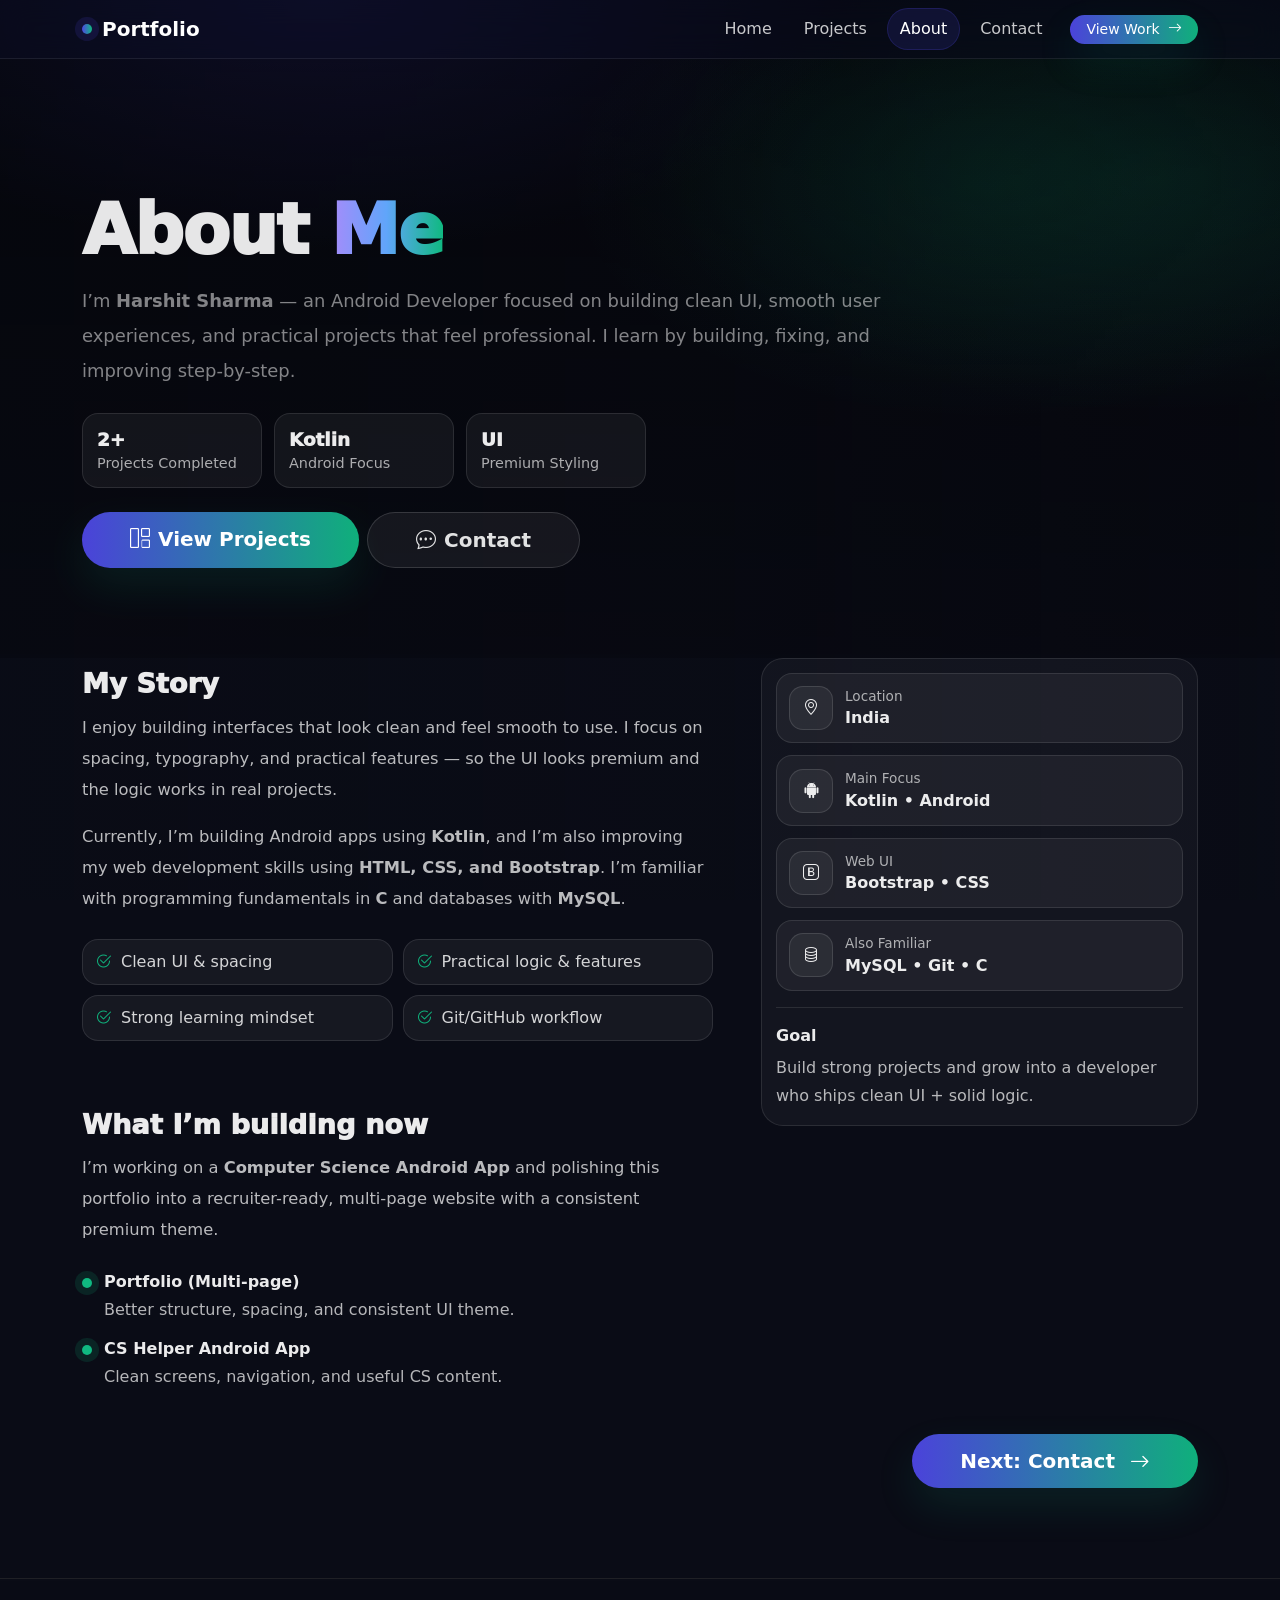
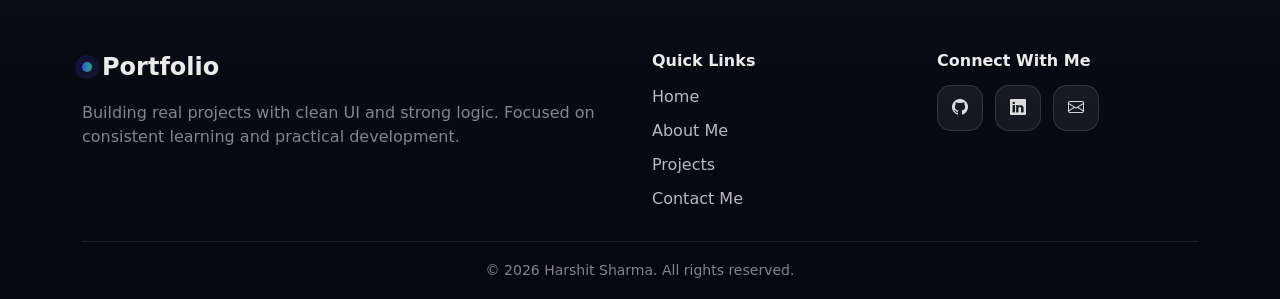
==== about.html @ 86a027ae "Initial portfolio upload" ====
<!doctype html>
<html lang="en">
<head>
  <meta charset="utf-8"/>
  <meta name="viewport" content="width=device-width, initial-scale=1"/>
  <title>Harshit | About</title>

  <link href="https://cdn.jsdelivr.net/npm/bootstrap@5.3.2/dist/css/bootstrap.min.css" rel="stylesheet"/>
  <link rel="stylesheet" href="https://cdn.jsdelivr.net/npm/bootstrap-icons@1.11.3/font/bootstrap-icons.min.css"/>
  <link rel="stylesheet" href="style.css"/>
</head>

<body class="about-page">
  <!-- NAVBAR -->
  <nav class="navbar navbar-expand-lg navbar-dark nav-glass sticky-top">
    <div class="container">
      <a class="navbar-brand fw-bold brand" href="index.html">
        <span class="brand-dot"></span> Portfolio
      </a>

      <button class="navbar-toggler" type="button" data-bs-toggle="collapse" data-bs-target="#nav">
        <span class="navbar-toggler-icon"></span>
      </button>

      <div class="collapse navbar-collapse" id="nav">
        <ul class="navbar-nav ms-auto align-items-lg-center gap-lg-2">
          <li class="nav-item"><a class="nav-link" href="index.html">Home</a></li>
          <li class="nav-item"><a class="nav-link" href="work.html">Projects</a></li>
          <li class="nav-item"><a class="nav-link active" href="about.html">About</a></li>
          <li class="nav-item"><a class="nav-link" href="contact.html">Contact</a></li>

          <li class="nav-item ms-lg-2 mt-2 mt-lg-0">
            <a class="btn btn-brand btn-sm rounded-pill px-3" href="work.html">
              View Work <i class="bi bi-arrow-right ms-1"></i>
            </a>
          </li>
        </ul>
      </div>
    </div>
  </nav>

  <!-- HERO (Readable + bigger) -->
  <header class="about-hero about-hero-xl">
    <div class="container">
      <div class="about-inner about-inner-xl">
        

        <h1 class="about-title about-title-xl">
          About <span>Me</span>
        </h1>

        <p class="about-sub about-sub-xl text-white-50">
          I’m <b>Harshit Sharma</b> — an Android Developer focused on building clean UI,
          smooth user experiences, and practical projects that feel professional.
          I learn by building, fixing, and improving step-by-step.
        </p>

        <div class="about-stats about-stats-xl mt-4">
          <div class="stat">
            <div class="stat-num">2+</div>
            <div class="stat-txt">Projects Completed</div>
          </div>
          <div class="stat">
            <div class="stat-num">Kotlin</div>
            <div class="stat-txt">Android Focus</div>
          </div>
          <div class="stat">
            <div class="stat-num">UI</div>
            <div class="stat-txt">Premium Styling</div>
          </div>
        </div>

        <div class="mt-4 d-flex gap-2 flex-wrap">
          <a href="work.html" class="btn btn-brand btn-lg rounded-pill px-5">
            <i class="bi bi-grid-1x2 me-2"></i>View Projects
          </a>
          <a href="contact.html" class="btn btn-ghost btn-lg rounded-pill px-5">
            <i class="bi bi-chat-dots me-2"></i>Contact
          </a>
        </div>
      </div>
    </div>
  </header>

  <!-- CONTENT -->
  <section class="section-lg pt-0 about-content-xl">
    <div class="container">
      <div class="row g-5 align-items-start">

        <!-- LEFT -->
        <div class="col-lg-7">
          <div class="about-block">
            <h2 class="about-h2 about-h2-xl">My Story</h2>

            <p class="about-p about-p-xl">
              I enjoy building interfaces that look clean and feel smooth to use.
              I focus on spacing, typography, and practical features — so the UI looks premium
              and the logic works in real projects.
            </p>

            <p class="about-p about-p-xl">
              Currently, I’m building Android apps using <b>Kotlin</b>, and I’m also improving
              my web development skills using <b>HTML, CSS, and Bootstrap</b>.
              I’m familiar with programming fundamentals in <b>C</b> and databases with <b>MySQL</b>.
            </p>

            <div class="about-points mt-4 about-points-xl">
              <div class="ap2"><i class="bi bi-check2-circle"></i> Clean UI & spacing</div>
              <div class="ap2"><i class="bi bi-check2-circle"></i> Practical logic & features</div>
              <div class="ap2"><i class="bi bi-check2-circle"></i> Strong learning mindset</div>
              <div class="ap2"><i class="bi bi-check2-circle"></i> Git/GitHub workflow</div>
            </div>
          </div>

          <div class="about-block mt-5">
            <h2 class="about-h2 about-h2-xl">What I’m building now</h2>
            <p class="about-p about-p-xl mb-0">
              I’m working on a <b>Computer Science Android App</b> and polishing this portfolio into a
              recruiter-ready, multi-page website with a consistent premium theme.
            </p>

            <div class="about-road mt-4">
              <div class="road-item">
                <div class="road-dot"></div>
                <div>
                  <div class="road-title">Portfolio (Multi-page)</div>
                  <div class="road-sub">Better structure, spacing, and consistent UI theme.</div>
                </div>
              </div>

              <div class="road-item">
                <div class="road-dot"></div>
                <div>
                  <div class="road-title">CS Helper Android App</div>
                  <div class="road-sub">Clean screens, navigation, and useful CS content.</div>
                </div>
              </div>
            </div>
          </div>
        </div>

        <!-- RIGHT -->
        <div class="col-lg-5">
          <div class="about-side about-side-xl">
            <div class="side-item">
              <div class="side-ic"><i class="bi bi-geo-alt"></i></div>
              <div>
                <div class="side-label">Location</div>
                <div class="side-val">India</div>
              </div>
            </div>

            <div class="side-item">
              <div class="side-ic"><i class="bi bi-android2"></i></div>
              <div>
                <div class="side-label">Main Focus</div>
                <div class="side-val">Kotlin • Android</div>
              </div>
            </div>

            <div class="side-item">
              <div class="side-ic"><i class="bi bi-bootstrap"></i></div>
              <div>
                <div class="side-label">Web UI</div>
                <div class="side-val">Bootstrap • CSS</div>
              </div>
            </div>

            <div class="side-item mb-0">
              <div class="side-ic"><i class="bi bi-database"></i></div>
              <div>
                <div class="side-label">Also Familiar</div>
                <div class="side-val">MySQL • Git • C</div>
              </div>
            </div>

            <div class="side-sep"></div>

            <div class="side-note">
              <div class="note-title">Goal</div>
              <div class="note-text">
                Build strong projects and grow into a developer who ships clean UI + solid logic.
              </div>
            </div>
          </div>
        </div>

      </div>

      <!-- NEXT BUTTON (Footer ke bilkul upar right) -->
      <div class="go-contact go-contact-xl">
        <a href="contact.html" class="btn btn-brand btn-lg rounded-pill px-5">
          Next: Contact <i class="bi bi-arrow-right ms-2"></i>
        </a>
      </div>
    </div>
  </section>

  <!-- FOOTER -->
  <footer class="footer-huge">
    <div class="container">
      <div class="row g-4 align-items-start">
        <div class="col-lg-6">
          <div class="footer-brandline">
            <span class="brand-dot"></span>
            <span class="fw-bold fs-4">Portfolio</span>
          </div>
          <p class="text-white-50 mt-3 mb-0">
            Building real projects with clean UI and strong logic.
            Focused on consistent learning and practical development.
          </p>
        </div>

        <div class="col-lg-3">
          <div class="footer-head">Quick Links</div>
          <div class="footer-links-col">
            <a href="index.html">Home</a>
            <a href="about.html">About Me</a>
            <a href="work.html">Projects</a>
            <a href="contact.html">Contact Me</a>
          </div>
        </div>

        <div class="col-lg-3">
          <div class="footer-head">Connect With Me</div>
          <div class="footer-social">
            <a class="social-btn2" href="#"><i class="bi bi-github"></i></a>
            <a class="social-btn2" href="#"><i class="bi bi-linkedin"></i></a>
            <a class="social-btn2" href="contact.html"><i class="bi bi-envelope"></i></a>
          </div>
        </div>
      </div>

      <div class="footer-bottom">
        <div class="text-white-50 small">© <span id="year"></span> Harshit Sharma. All rights reserved.</div>
      </div>
    </div>
  </footer>

  <script src="https://cdn.jsdelivr.net/npm/bootstrap@5.3.2/dist/js/bootstrap.bundle.min.js"></script>
  <script>document.getElementById("year").textContent = new Date().getFullYear();</script>
</body>
</html>
---- style.css ----
:root{
  /* same old combo */
  --bg0: #050814;
  --bg1: #070c1d;

  --glass: rgba(255,255,255,.06);
  --border: rgba(255,255,255,.12);

  --text: rgba(255,255,255,.92);
  --muted: rgba(255,255,255,.68);

  --brandA: #4f46e5; /* indigo */
  --brandB: #10b981; /* green */
  --accent: #60a5fa; /* soft blue */
}

html{ scroll-behavior: smooth; }
body{
  
  margin: 0;
  color: var(--text);
  font-family: system-ui, -apple-system, Segoe UI, Roboto, Arial, sans-serif;
  background:
    radial-gradient(1200px 500px at 15% 0%, rgba(79,70,229,.22), transparent 60%),
    radial-gradient(900px 420px at 90% 20%, rgba(16,185,129,.18), transparent 55%),
    linear-gradient(180deg, var(--bg0), var(--bg1));
  min-height: 100vh;

}

/* Background orbs */
.bg-orbs{ position: fixed; inset: 0; pointer-events: none; z-index: -1; }
.orb{
  position: absolute;
  width: 520px; height: 520px;
  border-radius: 50%;
  filter: blur(75px);
  opacity: .22;
}
.orb-1{ top: -220px; left: -220px; background: rgba(79,70,229,1); }
.orb-2{ right: -260px; top: 90px; background: rgba(16,185,129,1); opacity: .16; }
.orb-3{ left: 12%; bottom: -260px; background: rgba(96,165,250,1); opacity: .12; }

/* Navbar */
.nav-glass{
  background: rgba(5, 8, 20, .60);
  backdrop-filter: blur(14px);
  border-bottom: 1px solid rgba(255,255,255,.08);
}
.brand{ display: inline-flex; align-items:center; gap:10px; }
.brand-dot{
  width: 10px; height: 10px; border-radius: 50%;
  background: linear-gradient(90deg, var(--brandA), var(--brandB));
  box-shadow: 0 0 0 7px rgba(79,70,229,.14);
}
.navbar .nav-link{
  color: rgba(255,255,255,.78);
  border-radius: 999px;
  padding: 8px 12px !important;
}
.navbar .nav-link:hover{ color:#fff; background: rgba(255,255,255,.06); }
.navbar .nav-link.active{
  color:#fff;
  background: rgba(79,70,229,.14);
  border: 1px solid rgba(79,70,229,.22);
}

/* Hero */
.hero{ padding: 92px 0 60px; }
.hero-chip{
  display: inline-flex;
  align-items: center;
  gap: 10px;
  padding: 10px 12px;
  border-radius: 999px;
  background: rgba(255,255,255,.06);
  border: 1px solid rgba(255,255,255,.12);
  color: rgba(255,255,255,.82);
}

.hero-title{
  font-weight: 950;
  font-size: clamp(2.2rem, 3.6vw, 3.25rem);
  line-height: 1.06;
  letter-spacing: -0.02em;
}
.grad-text{
  background: linear-gradient(90deg, rgba(99,102,241,1), rgba(16,185,129,1));
  -webkit-background-clip: text;
  background-clip: text;
  color: transparent;
}

.hero-role{
  margin-top: 10px;
  color: rgba(255,255,255,.82);
  font-weight: 650;
  display: inline-flex;
  align-items: center;
  gap: 10px;
}
.role-dot{
  width: 9px; height: 9px;
  border-radius: 50%;
  background: rgba(16,185,129,1);
  box-shadow: 0 0 0 7px rgba(16,185,129,.16);
}

.hero-desc{
  margin-top: 12px;
  color: var(--muted);
  max-width: 60ch;
  font-size: 1.05rem;
}

/* Buttons */
.btn-brand{
  background: linear-gradient(90deg, rgba(79,70,229,.95), rgba(16,185,129,.95));
  border: 0;
  color: #fff !important;
  box-shadow: 0 18px 40px rgba(16,185,129,.12);
}
.btn-brand:hover{ filter: brightness(1.05); }

.btn-ghost{
  background: rgba(255,255,255,.06);
  border: 1px solid rgba(255,255,255,.14);
  color: rgba(255,255,255,.88) !important;
}
.btn-ghost:hover{ background: rgba(255,255,255,.09); }

.btn-soft{
  background: rgba(79,70,229,.14);
  border: 1px solid rgba(79,70,229,.22);
  color: #fff !important;
}
.btn-soft:hover{ background: rgba(79,70,229,.18); }

/* Chips + Social */
.chip{
  display: inline-flex;
  align-items: center;
  gap: 8px;
  padding: 8px 12px;
  border-radius: 999px;
  border: 1px solid rgba(255,255,255,.12);
  background: rgba(255,255,255,.06);
  color: rgba(255,255,255,.78);
  font-size: .9rem;
}
.social-row{ display: flex; flex-wrap: wrap; gap: 10px; }
.social-link{
  display: inline-flex;
  align-items: center;
  gap: 10px;
  text-decoration: none;
  color: rgba(255,255,255,.82);
  padding: 10px 12px;
  border-radius: 999px;
  background: rgba(255,255,255,.05);
  border: 1px solid rgba(255,255,255,.10);
}
.social-link:hover{ color:#fff; background: rgba(255,255,255,.08); }

/* PHOTO (circle ring like your sample) */
/* PHOTO WRAPPER */
.photo-wrapper{
  display: flex;
  justify-content: center;
  align-items: center;
  position: relative;
}

/* Outer glow */
.photo-wrapper::before{
  content: "";
  position: absolute;
  width: 360px;
  height: 360px;
  border-radius: 50%;
  background: radial-gradient(circle,
      rgba(79,70,229,.45),
      rgba(16,185,129,.25),
      transparent 70%);
  filter: blur(60px);
  z-index: 0;
}

/* Ring */
.photo-ring{
  position: relative;
  width: 320px;
  height: 320px;
  border-radius: 50%;
  padding: 10px;

  background: conic-gradient(
      rgba(79,70,229,1),
      rgba(96,165,250,1),
      rgba(16,185,129,1),
      rgba(79,70,229,1)
  );

  box-shadow: 0 30px 90px rgba(0,0,0,.4);
  z-index: 1;
}

/* Image */
.photo-img{
  width: 100%;
  height: 100%;
  border-radius: 50%;
  object-fit: cover;
  object-position: center top; /* Face focus */
  border: 3px solid rgba(5,8,20,.9);
}

/* Mini card */
.mini-card{
  background: rgba(255,255,255,.06);
  border: 1px solid rgba(255,255,255,.12);
  border-radius: 18px;
  padding: 16px;
  box-shadow: 0 20px 70px rgba(0,0,0,.35);
  backdrop-filter: blur(14px);
}
.mini-label{ color: rgba(255,255,255,.65); font-size: .9rem; }
.mini-value{ font-weight: 950; font-size: 1.05rem; }

.status-pill{
  display: inline-flex;
  align-items: center;
  gap: 8px;
  padding: 7px 10px;
  border-radius: 999px;
  background: rgba(255,255,255,.06);
  border: 1px solid rgba(255,255,255,.12);
  color: rgba(255,255,255,.80);
  font-size: .85rem;
}
.status-pill .dot{
  width: 8px; height: 8px;
  border-radius: 50%;
  background: rgba(16,185,129,1);
  box-shadow: 0 0 0 6px rgba(16,185,129,.16);
}
.divider{ height: 1px; background: rgba(255,255,255,.10); }

.mini-grid{
  display: grid;
  grid-template-columns: 1fr 1fr;
  gap: 10px;
}
.mini-box{
  padding: 12px;
  border-radius: 14px;
  background: rgba(255,255,255,.04);
  border: 1px solid rgba(255,255,255,.10);
}
.mini-top{
  color: rgba(255,255,255,.65);
  font-size: .82rem;
  display: flex;
  align-items: center;
  gap: 8px;
}
.mini-big{ margin-top: 2px; font-weight: 950; }

/* Scroll indicator */
.scroll-indicator{
  margin-top: 22px;
  display: grid;
  place-items: center;
  color: rgba(255,255,255,.65);
  font-size: 1.35rem;
  animation: float 1.6s infinite ease-in-out;
}
@keyframes float{
  0%,100%{ transform: translateY(0); opacity:.75; }
  50%{ transform: translateY(8px); opacity:1; }
}

@media (max-width: 576px){
  .hero{ padding: 75px 0 55px; }
}
/* NEW: link style */
.link-lite{
  color: rgba(255,255,255,.82);
  text-decoration: none;
  border-bottom: 1px dashed rgba(255,255,255,.35);
}
.link-lite:hover{ color:#fff; border-bottom-color: rgba(255,255,255,.7); }

/* NEW: below section spacing */
.below{
  padding: 70px 0 40px;
}

/* NEW: card-glass helper (if not present) */
.card-glass{
  background: rgba(255,255,255,.06);
  border: 1px solid rgba(255,255,255,.12);
  border-radius: 18px;
  box-shadow: 0 20px 70px rgba(0,0,0,.35);
  backdrop-filter: blur(14px);
}

.tiny-pill{
  display: inline-flex;
  align-items: center;
  gap: 8px;
  font-size: .78rem;
  padding: 6px 10px;
  border-radius: 999px;
  border: 1px solid rgba(255,255,255,.12);
  background: rgba(255,255,255,.06);
  color: rgba(255,255,255,.70);
}

/* NEW: scroll arrow clickable */
.scroll-link{
  color: rgba(255,255,255,.70);
  text-decoration: none;
}
.scroll-link:hover{ color:#fff; }

/* NEW: social grid buttons */
.social-grid{
  display: grid;
  grid-template-columns: 1fr 1fr;
  gap: 10px;
}
.social-btn{
  display: inline-flex;
  align-items: center;
  gap: 10px;
  padding: 12px 12px;
  border-radius: 14px;
  background: rgba(255,255,255,.06);
  border: 1px solid rgba(255,255,255,.12);
  color: rgba(255,255,255,.82);
  text-decoration: none;
  transition: transform .2s ease, background .2s ease, border-color .2s ease;
}
.social-btn:hover{
  transform: translateY(-3px);
  background: rgba(255,255,255,.09);
  border-color: rgba(99,102,241,.25);
  color: #fff;
}

/* NEW: premium footer */
.footer-premium{
  border-top: 1px solid rgba(255,255,255,.12);
  padding: 22px 0 6px;
}
.footer-inner{
  display: flex;
  gap: 16px;
  justify-content: space-between;
  align-items: center;
  flex-wrap: wrap;
}
.footer-brand{
  display: inline-flex;
  align-items: center;
  gap: 10px;
}
.footer-links{
  display: inline-flex;
  gap: 14px;
  flex-wrap: wrap;
}
.footer-links a{
  color: rgba(255,255,255,.72);
  text-decoration: none;
  padding: 8px 10px;
  border-radius: 999px;
  border: 1px solid rgba(255,255,255,.10);
  background: rgba(255,255,255,.04);
}
.footer-links a:hover{
  color:#fff;
  background: rgba(255,255,255,.07);
}

.section-sm{ padding: 70px 0; }

.work-title{
  font-weight: 950;
  font-size: clamp(1.8rem, 2.8vw, 2.4rem);
}

.proj-badges{ display:flex; flex-wrap:wrap; gap:8px; }
.pbadge{
  display:inline-flex; align-items:center; gap:8px;
  padding: 7px 10px;
  border-radius: 999px;
  background: rgba(255,255,255,.06);
  border: 1px solid rgba(255,255,255,.12);
  color: rgba(255,255,255,.80);
  font-size: .82rem;
}
.pbadge.soft{
  background: rgba(79,70,229,.14);
  border-color: rgba(79,70,229,.22);
}

.project-feature{ position: relative; }
.feature-grid{
  display:grid;
  grid-template-columns: 1fr 1fr;
  gap: 10px;
}
.fitem{
  display:flex; align-items:center; gap:10px;
  padding: 10px 12px;
  border-radius: 14px;
  background: rgba(255,255,255,.04);
  border: 1px solid rgba(255,255,255,.10);
  color: rgba(255,255,255,.82);
}
.fitem i{ color: rgba(16,185,129,.95); }

.project-strip{
  background: rgba(255,255,255,.05);
}

.techline{ display:flex; flex-wrap:wrap; gap:10px; }

.about-points{ display:grid; grid-template-columns: 1fr 1fr; gap: 10px; margin-top: 10px; }
.ap{
  display:flex; align-items:center; gap:10px;
  padding: 10px 12px;
  border-radius: 14px;
  background: rgba(255,255,255,.04);
  border: 1px solid rgba(255,255,255,.10);
  color: rgba(255,255,255,.82);
}
.ap i{ color: rgba(16,185,129,.95); }

.snap{
  display:flex; gap:12px; align-items:center;
  padding: 12px;
  border-radius: 16px;
  background: rgba(255,255,255,.05);
  border: 1px solid rgba(255,255,255,.10);
  margin-bottom: 12px;
}
.snap-ic{
  width: 44px; height: 44px;
  border-radius: 14px;
  display:grid; place-items:center;
  background: rgba(255,255,255,.06);
  border: 1px solid rgba(255,255,255,.12);
}
.snap-label{ color: rgba(255,255,255,.65); font-size: .85rem; }
.snap-val{ font-weight: 900; }

.contact-item{
  display:flex; gap:12px; align-items:center;
  padding: 12px;
  border-radius: 16px;
  background: rgba(255,255,255,.05);
  border: 1px solid rgba(255,255,255,.10);
  margin-bottom: 12px;
}
.c-ic{
  width: 44px; height: 44px;
  border-radius: 14px;
  display:grid; place-items:center;
  background: rgba(255,255,255,.06);
  border: 1px solid rgba(255,255,255,.12);
}
.c-label{ color: rgba(255,255,255,.65); font-size: .85rem; }
.c-val{ font-weight: 900; color: rgba(255,255,255,.88); }

@media (max-width: 576px){
  .about-points{ grid-template-columns: 1fr; }
}
/* HERO polish */
.hero-polished{ padding: 105px 0 70px; }
.hero-title-xl{ font-size: clamp(2.6rem, 4.4vw, 3.8rem); }
.hero-desc-lg{ font-size: 1.08rem; line-height: 1.75; }
.hero-micro{ display:grid; gap:10px; margin-top: 18px; }
.micro{
  display:flex; gap:10px; align-items:center;
  color: rgba(255,255,255,.75);
}
.micro i{ color: rgba(16,185,129,.95); }

/* Skills section */
.section-head .section-title{
  font-weight: 950;
  font-size: clamp(1.6rem, 2.6vw, 2.1rem);
  margin: 0 0 6px 0;
}
.skill-big{ border-radius: 20px; }
.skill-top{ display:flex; gap:14px; align-items:center; }
.skill-ic{
  width: 50px; height: 50px;
  border-radius: 16px;
  display:grid; place-items:center;
  background: rgba(255,255,255,.06);
  border: 1px solid rgba(255,255,255,.12);
  font-size: 1.25rem;
}
.skill-name{ font-weight: 950; font-size: 1.05rem; }

/* CTA section (like screenshot vibe) */
.cta-section{
  padding: 70px 0;
  background: linear-gradient(180deg, rgba(0,0,0,0), rgba(79,70,229,.12));
}
.cta-card{
  text-align: center;
  padding: 58px 18px;
  border-radius: 22px;
  background: radial-gradient(700px 260px at 50% 0%, rgba(79,70,229,.25), transparent 65%),
              rgba(255,255,255,.05);
  border: 1px solid rgba(255,255,255,.12);
  box-shadow: 0 24px 90px rgba(0,0,0,.35);
  backdrop-filter: blur(14px);
}
.cta-title{
  font-weight: 950;
  font-size: clamp(2rem, 3.4vw, 2.7rem);
  margin: 0 0 10px 0;
}
.cta-sub{
  color: rgba(255,255,255,.70);
  max-width: 70ch;
  margin: 0 auto 22px auto;
  line-height: 1.7;
}

/* BIG footer (no quick links) */
.footer-big{
  padding: 60px 0 18px;
  background: linear-gradient(180deg, rgba(0,0,0,0), rgba(0,0,0,.35));
  border-top: 1px solid rgba(255,255,255,.10);
}
.footer-brandline{
  display:flex; align-items:center; gap:10px;
}
.footer-head{
  font-weight: 900;
  margin-bottom: 12px;
}
.footer-list{
  display:grid;
  gap: 10px;
  color: rgba(255,255,255,.72);
}
.footer-social{
  display:flex; gap:12px; align-items:center;
}
.social-btn2{
  width: 46px; height: 46px;
  border-radius: 14px;
  display:grid; place-items:center;
  text-decoration:none;
  color: rgba(255,255,255,.85);
  background: rgba(255,255,255,.06);
  border: 1px solid rgba(255,255,255,.12);
}
.social-btn2:hover{
  color:#fff;
  background: rgba(255,255,255,.10);
  border-color: rgba(99,102,241,.28);
}
.footer-bottom{
  margin-top: 26px;
  padding-top: 16px;
  border-top: 1px solid rgba(255,255,255,.10);
  display:flex;
  justify-content:center;
}
/* Hero spacing + clean */
.hero-clean{ padding: 110px 0 70px; }
.hero-title-xl{ font-size: clamp(2.8rem, 4.8vw, 4.0rem); }
.btn-lg{ padding: 12px 22px; font-weight: 700; }

/* Bigger photo */
.photo-ring-lg{ width: 360px; height: 360px; }

/* Right info (no card look) */
.mini-info{
  display: grid;
  gap: 12px;
}
.info-item{
  display:flex;
  gap: 12px;
  align-items: center;
  padding: 12px 14px;
  border-radius: 16px;
  background: rgba(255,255,255,.05);
  border: 1px solid rgba(255,255,255,.10);
}
.info-item i{
  width: 44px; height: 44px;
  border-radius: 14px;
  display:grid; place-items:center;
  background: rgba(255,255,255,.06);
  border: 1px solid rgba(255,255,255,.12);
}
.info-label{ color: rgba(255,255,255,.65); font-size: .85rem; }
.info-val{ font-weight: 900; }

/* Skills big section */
.section-lg{ padding: 90px 0; }
.big-title{
  font-weight: 950;
  font-size: clamp(2.2rem, 3.8vw, 3rem);
  letter-spacing: -0.02em;
}
.skills-grid{
  display: grid;
  grid-template-columns: 1fr 1fr;
  gap: 34px 60px;
}
.skill-row{ max-width: 560px; }
.skill-head{
  display:flex;
  justify-content: space-between;
  align-items: center;
  font-weight: 800;
}
.pct{ color: rgba(255,255,255,.65); font-weight: 700; }

.bar{
  height: 10px;
  border-radius: 999px;
  background: rgba(255,255,255,.12);
  overflow: hidden;
  margin-top: 12px;
}
.fill{
  height: 100%;
  border-radius: 999px;
  display:block;
}

/* Different colors (premium) */
.f1{ background: linear-gradient(90deg, rgba(79,70,229,1), rgba(16,185,129,1)); }
.f2{ background: linear-gradient(90deg, rgba(96,165,250,1), rgba(79,70,229,1)); }
.f3{ background: linear-gradient(90deg, rgba(16,185,129,1), rgba(96,165,250,1)); }
.f4{ background: linear-gradient(90deg, rgba(79,70,229,1), rgba(96,165,250,1)); }
.f5{ background: linear-gradient(90deg, rgba(245,158,11,1), rgba(16,185,129,1)); }
.f6{ background: linear-gradient(90deg, rgba(236,72,153,1), rgba(79,70,229,1)); }
.f7{ background: linear-gradient(90deg, rgba(16,185,129,1), rgba(79,70,229,1)); }
.f8{ background: linear-gradient(90deg, rgba(96,165,250,1), rgba(16,185,129,1)); }

.skill-desc{
  color: rgba(255,255,255,.65);
  margin-top: 10px;
  line-height: 1.7;
  font-size: .95rem;
}

/* CTA wide (no card) */
.cta-wide{
  padding: 95px 0;
  background: linear-gradient(180deg, rgba(0,0,0,0), rgba(79,70,229,.18));
  border-top: 1px solid rgba(255,255,255,.08);
  border-bottom: 1px solid rgba(255,255,255,.08);
}
.cta-title-xl{
  font-weight: 950;
  font-size: clamp(2.4rem, 4vw, 3.2rem);
}
.cta-sub-xl{
  color: rgba(255,255,255,.70);
  max-width: 72ch;
  margin: 12px auto 24px;
  line-height: 1.8;
}

/* Footer huge */
.footer-huge{
  padding: 70px 0 18px;
  background: linear-gradient(180deg, rgba(0,0,0,0), rgba(0,0,0,.40));
  border-top: 1px solid rgba(255,255,255,.10);
}
.footer-bottom{
  margin-top: 30px;
  padding-top: 18px;
  border-top: 1px solid rgba(255,255,255,.10);
  display:flex;
  justify-content:center;
}

@media (max-width: 992px){
  .skills-grid{ grid-template-columns: 1fr; gap: 26px; }
  .photo-ring-lg{ width: 320px; height: 320px; }
}
/* Better Projects heading color (not harsh white) */
.projects-title{
  font-weight: 950;
  font-size: clamp(2.8rem, 5vw, 4.1rem);
  letter-spacing: -0.02em;
  color: rgba(255,255,255,.88);
}
.projects-title span{
  background: linear-gradient(90deg, rgba(167,139,250,1), rgba(96,165,250,1), rgba(16,185,129,1));
  -webkit-background-clip: text;
  background-clip: text;
  color: transparent;
}
.projects-sub2{ max-width: 70ch; line-height: 1.8; margin-top: 10px; }
.clean-head{ padding: 95px 0 40px; }

/* More spacing between projects */
.proj-wrap{ padding: 44px 0; }
.work-sep{
  height: 1px;
  background: rgba(255,255,255,.10);
  margin: 18px 0;
}

/* Less paragraph-wall */
.proj-title2{
  font-weight: 950;
  font-size: clamp(1.8rem, 2.7vw, 2.35rem);
  margin-top: 10px;
}
.proj-text2{
  color: rgba(255,255,255,.72);
  line-height: 1.85;
  margin-top: 12px;
  max-width: 70ch;
}

/* mini label */
.proj-mini{
  display:inline-flex;
  align-items:center;
  gap: 10px;
  color: rgba(255,255,255,.70);
  font-weight: 700;
}

/* points (same but clean) */
.proj-points2{
  display:grid;
  grid-template-columns: 1fr 1fr;
  gap: 10px;
  margin-top: 14px;
}
.pp2{
  display:flex;
  align-items:center;
  gap: 10px;
  padding: 10px 12px;
  border-radius: 16px;
  background: rgba(255,255,255,.05);
  border: 1px solid rgba(255,255,255,.10);
  color: rgba(255,255,255,.82);
}
.pp2 i{ color: rgba(16,185,129,.95); }

/* Footer quick links column */
.footer-links-col{
  display:grid;
  gap: 10px;
}
.footer-links-col a{
  color: rgba(255,255,255,.72);
  text-decoration: none;
}
.footer-links-col a:hover{ color:#fff; }

/* =============== ABOUT PAGE (FINAL CLEAN) =============== */

/* FULL PAGE BACKGROUND PHOTO FEEL (About hero) */
.about-hero{
  position: relative;
  padding: 105px 0 70px;
  overflow: hidden;

  background:
    radial-gradient(900px 420px at 25% 0%, rgba(79,70,229,.22), transparent 60%),
    linear-gradient(90deg, rgba(10,12,22,.94) 0%, rgba(10,12,22,.78) 55%, rgba(10,12,22,.35) 100%),
    ;

  background-repeat: no-repeat;
  background-size: cover;          /* ✅ full page fill */
  background-position: right center; /* ✅ face side */
}

/* extra layer for readability */
.about-hero::after{
  content:"";
  position:absolute;
  inset:0;
  background: linear-gradient(180deg, rgba(0,0,0,.28), rgba(0,0,0,.10));
  pointer-events:none;
}

/* optional: premium glow */
.about-hero::before{
  content:"";
  position:absolute;
  inset:-60px;
  background: radial-gradient(700px 400px at 75% 25%, rgba(16,185,129,.12), transparent 60%);
  pointer-events:none;
}

/* text stays above */
.about-inner{
  position: relative;
  z-index: 2;
  max-width: 78ch;
}

/* heading */
.about-title{
  font-weight: 950;
  font-size: clamp(2.8rem, 5vw, 4.1rem);
  letter-spacing: -0.02em;
  color: rgba(255,255,255,.90);
}
.about-title span{
  background: linear-gradient(90deg, rgba(167,139,250,1), rgba(96,165,250,1), rgba(16,185,129,1));
  -webkit-background-clip: text;
  background-clip:text;
  color: transparent;
}
.about-sub{
  line-height: 1.9;
  margin-top: 12px;
}

/* Stats */
.about-stats{
  display:flex;
  flex-wrap:wrap;
  gap: 12px;
}
.stat{
  padding: 12px 14px;
  border-radius: 16px;
  background: rgba(255,255,255,.05);
  border: 1px solid rgba(255,255,255,.10);
  min-width: 180px;
}
.stat-num{ font-weight: 950; font-size: 1.15rem; }
.stat-txt{ color: rgba(255,255,255,.65); font-size: .9rem; }

/* Blocks */
.about-block{ padding: 10px 0; }
.about-h2{
  font-weight: 950;
  font-size: 1.5rem;
  margin-bottom: 12px;
}
.about-p{
  color: rgba(255,255,255,.72);
  line-height: 1.9;
  max-width: 75ch;
}

/* Points */
.about-points{
  display:grid;
  grid-template-columns: 1fr 1fr;
  gap: 10px;
}
.ap2{
  display:flex;
  align-items:center;
  gap: 10px;
  padding: 10px 12px;
  border-radius: 16px;
  background: rgba(255,255,255,.05);
  border: 1px solid rgba(255,255,255,.10);
  color: rgba(255,255,255,.82);
}
.ap2 i{ color: rgba(16,185,129,.95); }

/* Side info */
.about-side{
  padding: 14px;
  border-radius: 22px;
  background: rgba(255,255,255,.04);
  border: 1px solid rgba(255,255,255,.10);
}
.side-item{
  display:flex;
  gap: 12px;
  align-items:center;
  padding: 12px 12px;
  border-radius: 16px;
  background: rgba(255,255,255,.05);
  border: 1px solid rgba(255,255,255,.10);
  margin-bottom: 12px;
}
.side-ic{
  width: 44px; height: 44px;
  border-radius: 14px;
  display:grid; place-items:center;
  background: rgba(255,255,255,.06);
  border: 1px solid rgba(255,255,255,.12);
}
.side-label{ color: rgba(255,255,255,.65); font-size: .85rem; }
.side-val{ font-weight: 900; }

.side-sep{
  height: 1px;
  background: rgba(255,255,255,.10);
  margin: 16px 0;
}
.side-note .note-title{ font-weight: 900; }
.side-note .note-text{ color: rgba(255,255,255,.70); line-height: 1.8; margin-top: 6px; }

/* right button before footer */
.go-contact{
  display:flex;
  justify-content:flex-end;
  margin-top: 18px;
}

/* RESPONSIVE */
@media (max-width: 992px){
  .about-hero{
    background-size: 720px;
    background-position: center top 0%;
  }
  .about-points{ grid-template-columns: 1fr; }
  .go-contact{ justify-content:center; }
}
@media (max-width: 576px){
  .about-hero{
    background-size: 560px;
    background-position: center top 0%;
  }
}
/* FULL PAGE background image for About page (USE harshit2.png) */
body.about-page{
  position: relative;
  background: #0a0c16;
}

/* image layer */
body.about-page::before{
  content:"";
  position: fixed;
  inset: 0;
  z-index: -2;

  background: url("img/harshit2.png") no-repeat;
  background-size: cover;
  background-position: right 5%;

  opacity: .50;
  filter: blur(0.2px) contrast(1.08);
}

/* dark overlay layer */
body.about-page::after{
  content:"";
  position: fixed;
  inset: 0;
  z-index: -1;

  background:
    radial-gradient(900px 420px at 25% 0%, rgba(79,70,229,.22), transparent 60%),
    radial-gradient(900px 420px at 90% 20%, rgba(16,185,129,.16), transparent 55%),
    linear-gradient(90deg, rgba(10,12,22,.82) 0%, rgba(10,12,22,.65) 55%, rgba(10,12,22,.40) 100%);
}

/* About page bigger + more readable */
.about-hero-xl{
  padding: 130px 0 90px; /* bigger hero */
}

/* Make hero content wider + bigger text */
.about-inner-xl{ max-width: 88ch; }
.about-title-xl{ font-size: clamp(3.2rem, 5.4vw, 4.6rem); }
.about-sub-xl{
  font-size: 1.12rem;
  line-height: 1.95;
  max-width: 72ch;
}

/* Stronger readability on image bg (hero only) */
.about-hero.about-hero-xl::after{
  background: linear-gradient(180deg, rgba(0,0,0,.46), rgba(0,0,0,.18));
}

/* Bigger sections */
.about-content-xl{ padding-top: 10px; }
.about-h2-xl{ font-size: 1.7rem; }
.about-p-xl{ font-size: 1.02rem; }

/* Roadmap block */
.about-road{ display:grid; gap:14px; margin-top: 10px; }
.road-item{ display:flex; gap:12px; align-items:flex-start; }
.road-dot{
  width:10px; height:10px; border-radius:50%;
  margin-top: 8px;
  background: rgba(16,185,129,1);
  box-shadow: 0 0 0 7px rgba(16,185,129,.14);
}
.road-title{ font-weight: 900; }
.road-sub{ color: rgba(255,255,255,.70); margin-top: 2px; line-height: 1.7; }

/* Right button above footer */
.go-contact-xl{
  margin-top: 34px;
  display:flex;
  justify-content:flex-end;
}
@media (max-width: 992px){
  .go-contact-xl{ justify-content:center; }
}
/* CONTACT PAGE */
.contact-page{
  background:
    radial-gradient(1200px 500px at 15% 0%, rgba(79,70,229,.22), transparent 60%),
    radial-gradient(900px 420px at 90% 20%, rgba(16,185,129,.18), transparent 55%),
    linear-gradient(180deg, var(--bg0), var(--bg1));
}

.contact-hero{
  padding: 130px 0 80px;
  border-bottom: 1px solid rgba(255,255,255,.08);
  background:
    radial-gradient(900px 320px at 50% 0%, rgba(79,70,229,.22), transparent 65%);
}
.contact-kicker{
  color: rgba(255,255,255,.70);
  display:inline-flex;
  align-items:center;
  gap:10px;
  padding: 8px 12px;
  border-radius: 999px;
  background: rgba(255,255,255,.05);
  border: 1px solid rgba(255,255,255,.10);
}
.contact-title{
  font-weight: 950;
  font-size: clamp(3rem, 5vw, 4.6rem);
  letter-spacing: -0.02em;
  margin-top: 10px;
}
.contact-title span{
  background: linear-gradient(90deg, rgba(167,139,250,1), rgba(96,165,250,1), rgba(16,185,129,1));
  -webkit-background-clip:text;
  background-clip:text;
  color: transparent;
}
.contact-sub{ max-width: 76ch; line-height: 1.9; font-size: 1.05rem; }

.form-shell{
  padding: 26px 22px;
  border-radius: 22px;
  background: rgba(255,255,255,.04);
  border: 1px solid rgba(255,255,255,.10);
  backdrop-filter: blur(14px);
}
.form-title{
  font-weight: 950;
  font-size: 1.8rem;
  margin-bottom: 6px;
}
.input-glass{
  background: rgba(255,255,255,.06) !important;
  border: 1px solid rgba(255,255,255,.14) !important;
  color: rgba(255,255,255,.92) !important;
}
.input-glass::placeholder{ color: rgba(255,255,255,.45); }
.input-glass:focus{
  box-shadow: 0 0 0 6px rgba(79,70,229,.18) !important;
  border-color: rgba(79,70,229,.35) !important;
}

.tiny-help{ font-size: .9rem; }

.contact-info{
  padding: 18px;
  border-radius: 22px;
  background: rgba(255,255,255,.03);
  border: 1px solid rgba(255,255,255,.10);
  backdrop-filter: blur(14px);
}
.info-line{
  display:flex;
  gap: 12px;
  align-items:center;
  padding: 12px 12px;
  border-radius: 16px;
  background: rgba(255,255,255,.05);
  border: 1px solid rgba(255,255,255,.10);
  margin-bottom: 12px;
}
.info-line i{
  width: 44px; height: 44px;
  border-radius: 14px;
  display:grid; place-items:center;
  background: rgba(255,255,255,.06);
  border: 1px solid rgba(255,255,255,.12);
}
.info-label{ color: rgba(255,255,255,.65); font-size: .85rem; }
.info-val{ font-weight: 900; }
.info-sep{
  height:1px;
  background: rgba(255,255,255,.10);
  margin: 14px 0;
}
.note-title{ font-weight: 950; }
.note-text{ line-height: 1.8; }

@media (max-width: 992px){
  .contact-hero{ padding: 105px 0 65px; }
  .form-shell{ padding: 22px 16px; }
}
.go-about{
  margin-top: 40px;
  display: flex;
  justify-content: flex-end; /* 🔥 Right side */
}
.photo { border-radius: 12px !important; }
.photo img { border-radius: 0 !important; }
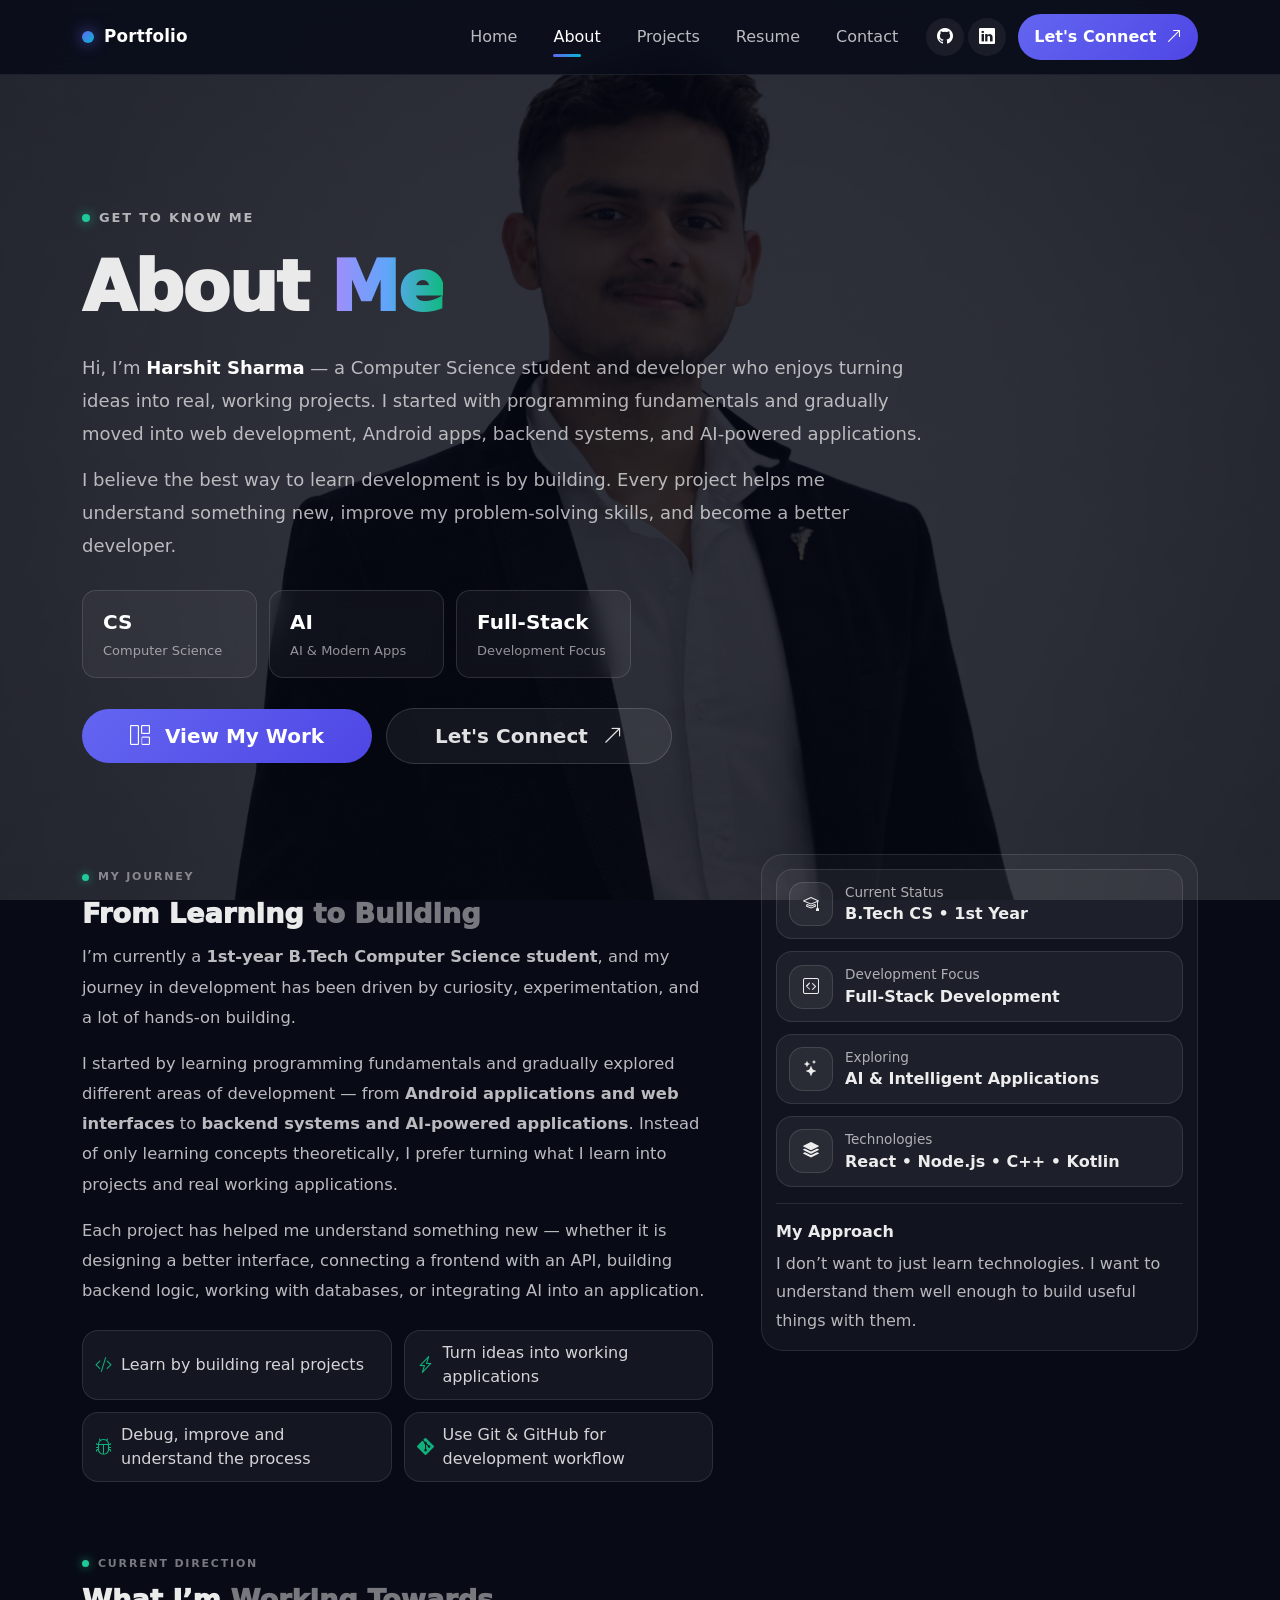
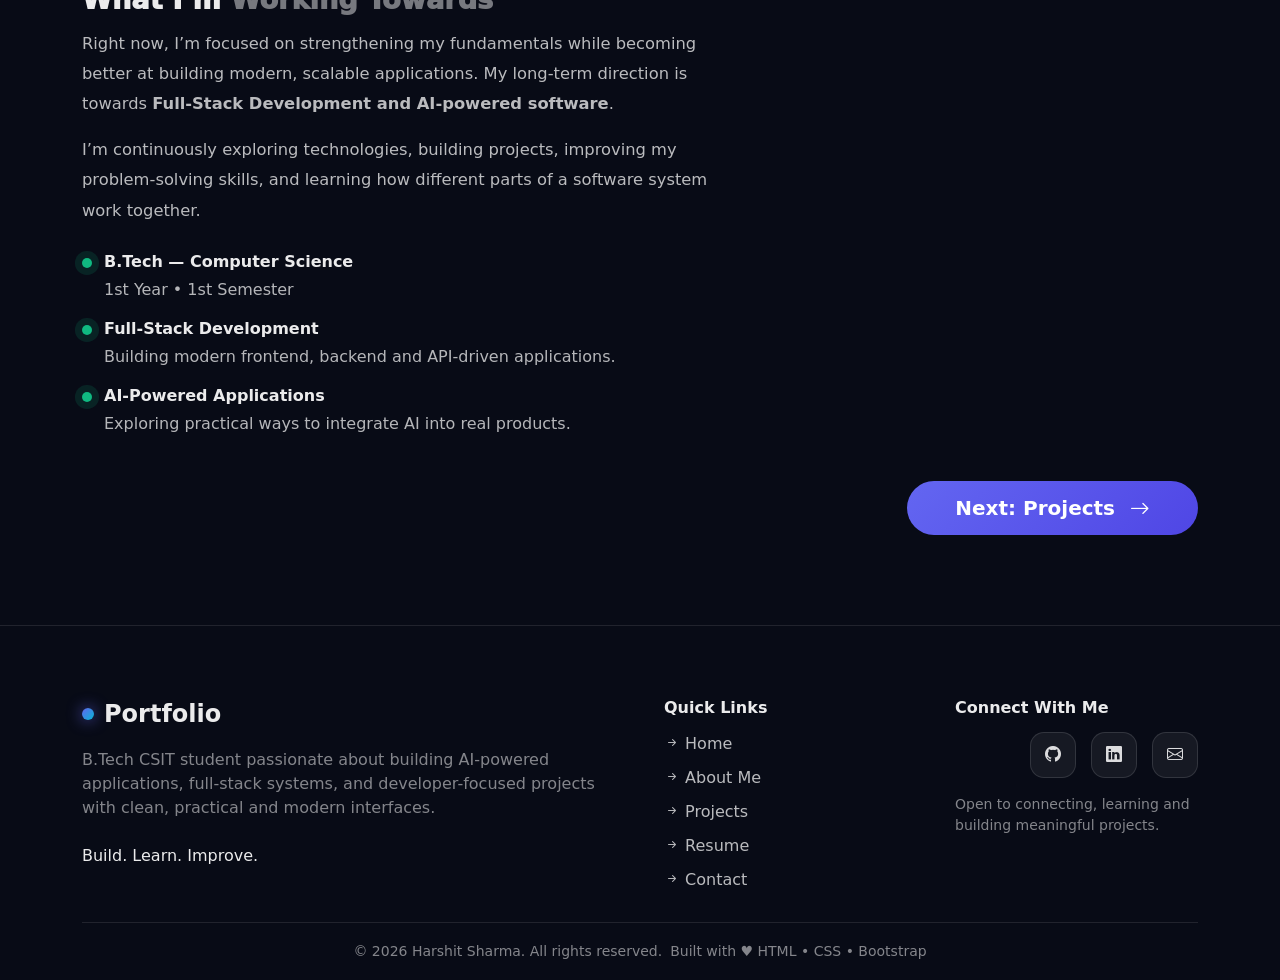
==== commit 17551eab: "Initial portfolio" ====
--- a/about.html
+++ b/about.html
@@ -1,243 +1,687 @@
-<!doctype html>
-<html lang="en">
-<head>
-  <meta charset="utf-8"/>
-  <meta name="viewport" content="width=device-width, initial-scale=1"/>
-  <title>Harshit | About</title>
-
-  <link href="https://cdn.jsdelivr.net/npm/bootstrap@5.3.2/dist/css/bootstrap.min.css" rel="stylesheet"/>
-  <link rel="stylesheet" href="https://cdn.jsdelivr.net/npm/bootstrap-icons@1.11.3/font/bootstrap-icons.min.css"/>
-  <link rel="stylesheet" href="style.css"/>
-</head>
-
-<body class="about-page">
-  <!-- NAVBAR -->
-  <nav class="navbar navbar-expand-lg navbar-dark nav-glass sticky-top">
-    <div class="container">
-      <a class="navbar-brand fw-bold brand" href="index.html">
-        <span class="brand-dot"></span> Portfolio
-      </a>
-
-      <button class="navbar-toggler" type="button" data-bs-toggle="collapse" data-bs-target="#nav">
-        <span class="navbar-toggler-icon"></span>
-      </button>
-
-      <div class="collapse navbar-collapse" id="nav">
-        <ul class="navbar-nav ms-auto align-items-lg-center gap-lg-2">
-          <li class="nav-item"><a class="nav-link" href="index.html">Home</a></li>
-          <li class="nav-item"><a class="nav-link" href="work.html">Projects</a></li>
-          <li class="nav-item"><a class="nav-link active" href="about.html">About</a></li>
-          <li class="nav-item"><a class="nav-link" href="contact.html">Contact</a></li>
-
-          <li class="nav-item ms-lg-2 mt-2 mt-lg-0">
-            <a class="btn btn-brand btn-sm rounded-pill px-3" href="work.html">
-              View Work <i class="bi bi-arrow-right ms-1"></i>
-            </a>
-          </li>
-        </ul>
-      </div>
-    </div>
-  </nav>
-
-  <!-- HERO (Readable + bigger) -->
-  <header class="about-hero about-hero-xl">
-    <div class="container">
-      <div class="about-inner about-inner-xl">
-        
-
-        <h1 class="about-title about-title-xl">
-          About <span>Me</span>
-        </h1>
-
-        <p class="about-sub about-sub-xl text-white-50">
-          I’m <b>Harshit Sharma</b> — an Android Developer focused on building clean UI,
-          smooth user experiences, and practical projects that feel professional.
-          I learn by building, fixing, and improving step-by-step.
-        </p>
-
-        <div class="about-stats about-stats-xl mt-4">
-          <div class="stat">
-            <div class="stat-num">2+</div>
-            <div class="stat-txt">Projects Completed</div>
-          </div>
-          <div class="stat">
-            <div class="stat-num">Kotlin</div>
-            <div class="stat-txt">Android Focus</div>
-          </div>
-          <div class="stat">
-            <div class="stat-num">UI</div>
-            <div class="stat-txt">Premium Styling</div>
-          </div>
-        </div>
-
-        <div class="mt-4 d-flex gap-2 flex-wrap">
-          <a href="work.html" class="btn btn-brand btn-lg rounded-pill px-5">
-            <i class="bi bi-grid-1x2 me-2"></i>View Projects
-          </a>
-          <a href="contact.html" class="btn btn-ghost btn-lg rounded-pill px-5">
-            <i class="bi bi-chat-dots me-2"></i>Contact
-          </a>
-        </div>
-      </div>
-    </div>
-  </header>
-
-  <!-- CONTENT -->
-  <section class="section-lg pt-0 about-content-xl">
-    <div class="container">
-      <div class="row g-5 align-items-start">
-
-        <!-- LEFT -->
-        <div class="col-lg-7">
-          <div class="about-block">
-            <h2 class="about-h2 about-h2-xl">My Story</h2>
-
-            <p class="about-p about-p-xl">
-              I enjoy building interfaces that look clean and feel smooth to use.
-              I focus on spacing, typography, and practical features — so the UI looks premium
-              and the logic works in real projects.
-            </p>
-
-            <p class="about-p about-p-xl">
-              Currently, I’m building Android apps using <b>Kotlin</b>, and I’m also improving
-              my web development skills using <b>HTML, CSS, and Bootstrap</b>.
-              I’m familiar with programming fundamentals in <b>C</b> and databases with <b>MySQL</b>.
-            </p>
-
-            <div class="about-points mt-4 about-points-xl">
-              <div class="ap2"><i class="bi bi-check2-circle"></i> Clean UI & spacing</div>
-              <div class="ap2"><i class="bi bi-check2-circle"></i> Practical logic & features</div>
-              <div class="ap2"><i class="bi bi-check2-circle"></i> Strong learning mindset</div>
-              <div class="ap2"><i class="bi bi-check2-circle"></i> Git/GitHub workflow</div>
-            </div>
-          </div>
-
-          <div class="about-block mt-5">
-            <h2 class="about-h2 about-h2-xl">What I’m building now</h2>
-            <p class="about-p about-p-xl mb-0">
-              I’m working on a <b>Computer Science Android App</b> and polishing this portfolio into a
-              recruiter-ready, multi-page website with a consistent premium theme.
-            </p>
-
-            <div class="about-road mt-4">
-              <div class="road-item">
-                <div class="road-dot"></div>
-                <div>
-                  <div class="road-title">Portfolio (Multi-page)</div>
-                  <div class="road-sub">Better structure, spacing, and consistent UI theme.</div>
-                </div>
-              </div>
-
-              <div class="road-item">
-                <div class="road-dot"></div>
-                <div>
-                  <div class="road-title">CS Helper Android App</div>
-                  <div class="road-sub">Clean screens, navigation, and useful CS content.</div>
-                </div>
-              </div>
-            </div>
-          </div>
-        </div>
-
-        <!-- RIGHT -->
-        <div class="col-lg-5">
-          <div class="about-side about-side-xl">
-            <div class="side-item">
-              <div class="side-ic"><i class="bi bi-geo-alt"></i></div>
-              <div>
-                <div class="side-label">Location</div>
-                <div class="side-val">India</div>
-              </div>
-            </div>
-
-            <div class="side-item">
-              <div class="side-ic"><i class="bi bi-android2"></i></div>
-              <div>
-                <div class="side-label">Main Focus</div>
-                <div class="side-val">Kotlin • Android</div>
-              </div>
-            </div>
-
-            <div class="side-item">
-              <div class="side-ic"><i class="bi bi-bootstrap"></i></div>
-              <div>
-                <div class="side-label">Web UI</div>
-                <div class="side-val">Bootstrap • CSS</div>
-              </div>
-            </div>
-
-            <div class="side-item mb-0">
-              <div class="side-ic"><i class="bi bi-database"></i></div>
-              <div>
-                <div class="side-label">Also Familiar</div>
-                <div class="side-val">MySQL • Git • C</div>
-              </div>
-            </div>
-
-            <div class="side-sep"></div>
-
-            <div class="side-note">
-              <div class="note-title">Goal</div>
-              <div class="note-text">
-                Build strong projects and grow into a developer who ships clean UI + solid logic.
-              </div>
-            </div>
-          </div>
-        </div>
-
-      </div>
-
-      <!-- NEXT BUTTON (Footer ke bilkul upar right) -->
-      <div class="go-contact go-contact-xl">
-        <a href="contact.html" class="btn btn-brand btn-lg rounded-pill px-5">
-          Next: Contact <i class="bi bi-arrow-right ms-2"></i>
-        </a>
-      </div>
-    </div>
-  </section>
-
-  <!-- FOOTER -->
-  <footer class="footer-huge">
-    <div class="container">
-      <div class="row g-4 align-items-start">
-        <div class="col-lg-6">
-          <div class="footer-brandline">
-            <span class="brand-dot"></span>
-            <span class="fw-bold fs-4">Portfolio</span>
-          </div>
-          <p class="text-white-50 mt-3 mb-0">
-            Building real projects with clean UI and strong logic.
-            Focused on consistent learning and practical development.
-          </p>
-        </div>
-
-        <div class="col-lg-3">
-          <div class="footer-head">Quick Links</div>
-          <div class="footer-links-col">
-            <a href="index.html">Home</a>
-            <a href="about.html">About Me</a>
-            <a href="work.html">Projects</a>
-            <a href="contact.html">Contact Me</a>
-          </div>
-        </div>
-
-        <div class="col-lg-3">
-          <div class="footer-head">Connect With Me</div>
-          <div class="footer-social">
-            <a class="social-btn2" href="#"><i class="bi bi-github"></i></a>
-            <a class="social-btn2" href="#"><i class="bi bi-linkedin"></i></a>
-            <a class="social-btn2" href="contact.html"><i class="bi bi-envelope"></i></a>
-          </div>
-        </div>
-      </div>
-
-      <div class="footer-bottom">
-        <div class="text-white-50 small">© <span id="year"></span> Harshit Sharma. All rights reserved.</div>
-      </div>
-    </div>
-  </footer>
-
-  <script src="https://cdn.jsdelivr.net/npm/bootstrap@5.3.2/dist/js/bootstrap.bundle.min.js"></script>
-  <script>document.getElementById("year").textContent = new Date().getFullYear();</script>
-</body>
+<!doctype html>
+<html lang="en">
+<head>
+  <meta charset="utf-8"/>
+  <meta name="viewport" content="width=device-width, initial-scale=1"/>
+  <title>Harshit | About</title>
+
+  <link href="https://cdn.jsdelivr.net/npm/bootstrap@5.3.2/dist/css/bootstrap.min.css" rel="stylesheet"/>
+  <link rel="stylesheet" href="https://cdn.jsdelivr.net/npm/bootstrap-icons@1.11.3/font/bootstrap-icons.min.css"/>
+  <link rel="stylesheet" href="style.css"/>
+</head>
+
+<body class="about-page">
+  <!-- NAVBAR -->
+
+<nav id="mainNavbar" class="navbar navbar-expand-lg navbar-dark nav-glass sticky-top">
+    <div class="container">
+
+        <!-- Brand -->
+         <a class="navbar-brand fw-bold brand" href="index.html">
+
+            <span class="brand-dot"></span>
+
+           Portfolio
+
+        </a>
+
+
+        <!-- Mobile Toggle -->
+        <button
+            class="navbar-toggler"
+            type="button"
+            data-bs-toggle="collapse"
+            data-bs-target="#nav"
+            aria-controls="nav"
+            aria-expanded="false"
+            aria-label="Toggle navigation">
+            <span class="navbar-toggler-icon"></span>
+        </button>
+
+        <!-- Navigation -->
+        <div class="collapse navbar-collapse" id="nav">
+
+            <ul class="navbar-nav ms-auto align-items-lg-center gap-lg-1">
+
+                <!-- Home -->
+                <li class="nav-item">
+                    <a class="nav-link" href="index.html">
+                        Home
+                    </a>
+                </li>
+
+                <!-- About -->
+                <li class="nav-item">
+                    <a class="nav-link active" href="about.html">
+                        About
+                    </a>
+                </li>
+
+                <!-- Projects -->
+                <li class="nav-item">
+                    <a class="nav-link" href="work.html">
+                        Projects
+                    </a>
+                </li>
+
+                <!-- Resume -->
+                <li class="nav-item">
+                    <a class="nav-link" href="resume.html">
+                        Resume
+                    </a>
+                </li>
+
+                <!-- Contact -->
+                <li class="nav-item">
+                    <a class="nav-link" href="contact.html">
+                        Contact
+                    </a>
+                </li>
+
+                <!-- GitHub -->
+                <li class="nav-item ms-lg-2">
+                    <a
+                        href="https://github.com/Harshit-sharma24"
+                        target="_blank"
+                        rel="noopener noreferrer"
+                        class="nav-social"
+                        aria-label="GitHub">
+                        <i class="bi bi-github"></i>
+                    </a>
+                </li>
+
+                <!-- LinkedIn -->
+                <li class="nav-item">
+                    <a
+                        href="https://www.linkedin.com/in/harshit-sharma-199880396/"
+                        target="_blank"
+                        rel="noopener noreferrer"
+                        class="nav-social"
+                        aria-label="LinkedIn">
+                        <i class="bi bi-linkedin"></i>
+                    </a>
+                </li>
+
+                <!-- CTA -->
+                <li class="nav-item ms-lg-2 mt-3 mt-lg-0">
+                    <a
+                        href="contact.html"
+                        class="btn btn-brand rounded-pill px-3">
+                        Let's Connect
+                        <i class="bi bi-arrow-up-right ms-1"></i>
+                    </a>
+                </li>
+
+            </ul>
+
+        </div>
+    </div>
+</nav>
+  <!-- HERO (Readable + bigger) -->
+ <!-- ================= ABOUT HERO ================= -->
+<header class="about-hero about-hero-xl">
+    <div class="container">
+        <div class="about-inner about-inner-xl">
+
+            <!-- Small Label -->
+            <div class="about-eyebrow">
+                <span class="eyebrow-dot"></span>
+                GET TO KNOW ME
+            </div>
+
+            <!-- Main Heading -->
+            <h1 class="about-title about-title-xl">
+                About <span>Me</span>
+            </h1>
+
+            <!-- Introduction -->
+            <p class="about-sub about-sub-xl">
+                Hi, I’m <b>Harshit Sharma</b> — a Computer Science student and
+                developer who enjoys turning ideas into real, working projects.
+                I started with programming fundamentals and gradually moved into
+                web development, Android apps, backend systems, and AI-powered
+                applications.
+            </p>
+
+            <p class="about-sub about-sub-xl about-sub-second">
+                I believe the best way to learn development is by building.
+                Every project helps me understand something new, improve my
+                problem-solving skills, and become a better developer.
+            </p>
+
+            <!-- Quick Stats -->
+            <div class="about-stats about-stats-xl">
+
+                <div class="stat">
+                    <div class="stat-num">CS</div>
+                    <div class="stat-txt">
+                        Computer Science
+                    </div>
+                </div>
+
+                <div class="stat">
+                    <div class="stat-num">AI</div>
+                    <div class="stat-txt">
+                        AI & Modern Apps
+                    </div>
+                </div>
+
+                <div class="stat">
+                    <div class="stat-num">Full-Stack</div>
+                    <div class="stat-txt">
+                        Development Focus
+                    </div>
+                </div>
+
+            </div>
+
+            <!-- Buttons -->
+            <div class="about-actions">
+
+                <a href="work.html"
+                   class="btn btn-brand btn-lg rounded-pill px-5">
+                    <i class="bi bi-grid-1x2 me-2"></i>
+                    View My Work
+                </a>
+
+                <a href="contact.html"
+                   class="btn btn-ghost btn-lg rounded-pill px-5">
+                    Let's Connect
+                    <i class="bi bi-arrow-up-right ms-2"></i>
+                </a>
+
+            </div>
+
+        </div>
+    </div>
+</header>
+
+  <!-- CONTENT -->
+<!-- =====================================================
+     ABOUT CONTENT
+===================================================== -->
+
+<section class="section-lg pt-0 about-content-xl">
+
+    <div class="container">
+
+        <div class="row g-5 align-items-start">
+
+            <!-- ================= LEFT ================= -->
+
+            <div class="col-lg-7">
+
+                <!-- MY STORY -->
+                <div class="about-block">
+
+                    <div class="section-kicker">
+                        <span></span>
+                        MY JOURNEY
+                    </div>
+
+                    <h2 class="about-h2 about-h2-xl">
+                        From Learning <span>to Building</span>
+                    </h2>
+
+                    <p class="about-p about-p-xl">
+                        I’m currently a <b>1st-year B.Tech Computer Science student</b>,
+                        and my journey in development has been driven by curiosity,
+                        experimentation, and a lot of hands-on building.
+                    </p>
+
+                    <p class="about-p about-p-xl">
+                        I started by learning programming fundamentals and gradually
+                        explored different areas of development — from
+                        <b>Android applications and web interfaces</b> to
+                        <b>backend systems and AI-powered applications</b>.
+                        Instead of only learning concepts theoretically, I prefer
+                        turning what I learn into projects and real working applications.
+                    </p>
+
+                    <p class="about-p about-p-xl">
+                        Each project has helped me understand something new — whether
+                        it is designing a better interface, connecting a frontend
+                        with an API, building backend logic, working with databases,
+                        or integrating AI into an application.
+                    </p>
+
+
+                    <!-- What I value -->
+
+                    <div class="about-points mt-4 about-points-xl">
+
+                        <div class="ap2">
+                            <i class="bi bi-code-slash"></i>
+                            Learn by building real projects
+                        </div>
+
+                        <div class="ap2">
+                            <i class="bi bi-lightning-charge"></i>
+                            Turn ideas into working applications
+                        </div>
+
+                        <div class="ap2">
+                            <i class="bi bi-bug"></i>
+                            Debug, improve and understand the process
+                        </div>
+
+                        <div class="ap2">
+                            <i class="bi bi-git"></i>
+                            Use Git & GitHub for development workflow
+                        </div>
+
+                    </div>
+
+                </div>
+
+
+                <!-- CURRENT DIRECTION -->
+
+                <div class="about-block mt-5">
+
+                    <div class="section-kicker">
+                        <span></span>
+                        CURRENT DIRECTION
+                    </div>
+
+                    <h2 class="about-h2 about-h2-xl">
+                        What I’m <span>Working Towards</span>
+                    </h2>
+
+                    <p class="about-p about-p-xl">
+                        Right now, I’m focused on strengthening my fundamentals
+                        while becoming better at building modern, scalable
+                        applications. My long-term direction is towards
+                        <b>Full-Stack Development and AI-powered software</b>.
+                    </p>
+
+                    <p class="about-p about-p-xl mb-0">
+                        I’m continuously exploring technologies, building projects,
+                        improving my problem-solving skills, and learning how
+                        different parts of a software system work together.
+                    </p>
+
+
+                    <!-- ROADMAP -->
+
+                    <div class="about-road mt-4">
+
+                        <div class="road-item">
+
+                            <div class="road-dot"></div>
+
+                            <div>
+                                <div class="road-title">
+                                    B.Tech — Computer Science
+                                </div>
+
+                                <div class="road-sub">
+                                    1st Year • 1st Semester
+                                </div>
+                            </div>
+
+                        </div>
+
+
+                        <div class="road-item">
+
+                            <div class="road-dot"></div>
+
+                            <div>
+                                <div class="road-title">
+                                    Full-Stack Development
+                                </div>
+
+                                <div class="road-sub">
+                                    Building modern frontend, backend and API-driven applications.
+                                </div>
+                            </div>
+
+                        </div>
+
+
+                        <div class="road-item">
+
+                            <div class="road-dot"></div>
+
+                            <div>
+                                <div class="road-title">
+                                    AI-Powered Applications
+                                </div>
+
+                                <div class="road-sub">
+                                    Exploring practical ways to integrate AI into real products.
+                                </div>
+                            </div>
+
+                        </div>
+
+                    </div>
+
+                </div>
+
+            </div>
+
+
+            <!-- ================= RIGHT ================= -->
+
+            <div class="col-lg-5">
+
+                <div class="about-side about-side-xl">
+
+                    <!-- CURRENT STATUS -->
+
+                    <div class="side-item">
+
+                        <div class="side-ic">
+                            <i class="bi bi-mortarboard"></i>
+                        </div>
+
+                        <div>
+                            <div class="side-label">
+                                Current Status
+                            </div>
+
+                            <div class="side-val">
+                                B.Tech CS • 1st Year
+                            </div>
+                        </div>
+
+                    </div>
+
+
+                    <!-- MAIN DIRECTION -->
+
+                    <div class="side-item">
+
+                        <div class="side-ic">
+                            <i class="bi bi-code-square"></i>
+                        </div>
+
+                        <div>
+                            <div class="side-label">
+                                Development Focus
+                            </div>
+
+                            <div class="side-val">
+                                Full-Stack Development
+                            </div>
+                        </div>
+
+                    </div>
+
+
+                    <!-- AI -->
+
+                    <div class="side-item">
+
+                        <div class="side-ic">
+                            <i class="bi bi-stars"></i>
+                        </div>
+
+                        <div>
+                            <div class="side-label">
+                                Exploring
+                            </div>
+
+                            <div class="side-val">
+                                AI & Intelligent Applications
+                            </div>
+                        </div>
+
+                    </div>
+
+
+                    <!-- TECHNOLOGIES -->
+
+                    <div class="side-item mb-0">
+
+                        <div class="side-ic">
+                            <i class="bi bi-stack"></i>
+                        </div>
+
+                        <div>
+                            <div class="side-label">
+                                Technologies
+                            </div>
+
+                            <div class="side-val">
+                                React • Node.js • C++ • Kotlin
+                            </div>
+                        </div>
+
+                    </div>
+
+
+                    <div class="side-sep"></div>
+
+
+                    <!-- PERSONAL NOTE -->
+
+                    <div class="side-note">
+
+                        <div class="note-title">
+                            My Approach
+                        </div>
+
+                        <div class="note-text">
+                            I don’t want to just learn technologies.
+                            I want to understand them well enough to build
+                            useful things with them.
+                        </div>
+
+                    </div>
+
+                </div>
+
+            </div>
+
+        </div>
+
+
+        <!-- NEXT -->
+
+        <div class="go-contact go-contact-xl">
+
+            <a
+                href="work.html"
+                class="btn btn-brand btn-lg rounded-pill px-5"
+            >
+                Next: Projects
+                <i class="bi bi-arrow-right ms-2"></i>
+            </a>
+
+        </div>
+
+    </div>
+
+</section>
+
+  <!-- FOOTER -->
+ <!-- ================= FOOTER ================= -->
+<footer class="footer-huge">
+    <div class="container">
+
+        <div class="row g-5 align-items-start">
+
+            <!-- BRAND / ABOUT -->
+            <div class="col-lg-6">
+
+                <div class="footer-brandline">
+                    <span class="brand-dot"></span>
+
+                    <span class="fw-bold fs-4">
+                        Portfolio
+                    </span>
+                </div>
+
+                <p class="text-white-50 mt-3 mb-0 footer-description">
+                    B.Tech CSIT student passionate about building
+                    AI-powered applications, full-stack systems,
+                    and developer-focused projects with clean,
+                    practical and modern interfaces.
+                </p>
+
+                <div class="footer-tagline mt-4">
+                    <span>Build.</span>
+                    <span>Learn.</span>
+                    <span>Improve.</span>
+                </div>
+
+            </div>
+
+
+            <!-- QUICK LINKS -->
+            <div class="col-lg-3 col-md-6">
+
+                <div class="footer-head">
+                    Quick Links
+                </div>
+
+                <div class="footer-links-col">
+
+                    <a href="index.html">
+                        <i class="bi bi-arrow-right-short"></i>
+                        Home
+                    </a>
+
+                    <a href="about.html">
+                        <i class="bi bi-arrow-right-short"></i>
+                        About Me
+                    </a>
+
+                    <a href="work.html">
+                        <i class="bi bi-arrow-right-short"></i>
+                        Projects
+                    </a>
+
+                    <a href="resume.html">
+                        <i class="bi bi-arrow-right-short"></i>
+                        Resume
+                    </a>
+
+                    <a href="contact.html">
+                        <i class="bi bi-arrow-right-short"></i>
+                        Contact
+                    </a>
+
+                </div>
+
+            </div>
+
+
+            <!-- CONNECT -->
+            <div class="col-lg-3 col-md-6">
+
+                <div class="footer-head">
+                    Connect With Me
+                </div>
+
+                <div class="footer-social">
+
+                    <a
+                        class="social-btn2"
+                        href="https://github.com/Harshit-sharma24"
+                        target="_blank"
+                        rel="noopener noreferrer"
+                        aria-label="GitHub"
+                    >
+                        <i class="bi bi-github"></i>
+                    </a>
+
+                    <a
+                        class="social-btn2"
+                        href="https://www.linkedin.com/in/harshit-sharma-199880396/"
+                        target="_blank"
+                        rel="noopener noreferrer"
+                        aria-label="LinkedIn"
+                    >
+                        <i class="bi bi-linkedin"></i>
+                    </a>
+
+                    <a
+                        class="social-btn2"
+                        href="contact.html"
+                        aria-label="Contact"
+                    >
+                        <i class="bi bi-envelope"></i>
+                    </a>
+
+                </div>
+
+                <p class="text-white-50 small mt-3 mb-0">
+                    Open to connecting, learning and building
+                    meaningful projects.
+                </p>
+
+            </div>
+
+        </div>
+
+
+        <!-- FOOTER BOTTOM -->
+        <div class="footer-bottom">
+
+            <div class="footer-line"></div>
+
+            <div class="d-flex justify-content-between align-items-center flex-wrap gap-2">
+
+                <div class="text-white-50 small">
+                    © <span id="year"></span>
+                    Harshit Sharma. All rights reserved.
+                </div>
+
+                <div class="text-white-50 small">
+                    Built with
+                    <span class="footer-heart">♥</span>
+                    HTML • CSS • Bootstrap
+                </div>
+
+            </div>
+
+        </div>
+
+    </div>
+</footer>
+
+  <script src="https://cdn.jsdelivr.net/npm/bootstrap@5.3.2/dist/js/bootstrap.bundle.min.js"></script>
+  <script>document.getElementById("year").textContent = new Date().getFullYear();</script>
+  <script>
+document.addEventListener("DOMContentLoaded", function () {
+
+    const navbar = document.getElementById("mainNavbar");
+
+    let lastScroll = 0;
+
+    window.addEventListener("scroll", function () {
+
+        const currentScroll = window.scrollY;
+
+        // Page ke bilkul top par navbar hamesha visible
+        if (currentScroll <= 10) {
+            navbar.classList.remove("nav-hidden");
+            navbar.classList.add("nav-visible");
+            lastScroll = currentScroll;
+            return;
+        }
+
+        // Neeche scroll → navbar hide
+        if (currentScroll > lastScroll) {
+            navbar.classList.add("nav-hidden");
+            navbar.classList.remove("nav-visible");
+        }
+
+        // Upar scroll → navbar show
+        else if (currentScroll < lastScroll) {
+            navbar.classList.remove("nav-hidden");
+            navbar.classList.add("nav-visible");
+        }
+
+        lastScroll = currentScroll;
+
+    });
+
+});
+</script>
+</body>
 </html>
--- a/style.css
+++ b/style.css
@@ -1,1125 +1,3667 @@
-:root{
-  /* same old combo */
-  --bg0: #050814;
-  --bg1: #070c1d;
-
-  --glass: rgba(255,255,255,.06);
-  --border: rgba(255,255,255,.12);
-
-  --text: rgba(255,255,255,.92);
-  --muted: rgba(255,255,255,.68);
-
-  --brandA: #4f46e5; /* indigo */
-  --brandB: #10b981; /* green */
-  --accent: #60a5fa; /* soft blue */
-}
-
-html{ scroll-behavior: smooth; }
-body{
-  
-  margin: 0;
-  color: var(--text);
-  font-family: system-ui, -apple-system, Segoe UI, Roboto, Arial, sans-serif;
-  background:
-    radial-gradient(1200px 500px at 15% 0%, rgba(79,70,229,.22), transparent 60%),
-    radial-gradient(900px 420px at 90% 20%, rgba(16,185,129,.18), transparent 55%),
-    linear-gradient(180deg, var(--bg0), var(--bg1));
-  min-height: 100vh;
-
-}
-
-/* Background orbs */
-.bg-orbs{ position: fixed; inset: 0; pointer-events: none; z-index: -1; }
-.orb{
-  position: absolute;
-  width: 520px; height: 520px;
-  border-radius: 50%;
-  filter: blur(75px);
-  opacity: .22;
-}
-.orb-1{ top: -220px; left: -220px; background: rgba(79,70,229,1); }
-.orb-2{ right: -260px; top: 90px; background: rgba(16,185,129,1); opacity: .16; }
-.orb-3{ left: 12%; bottom: -260px; background: rgba(96,165,250,1); opacity: .12; }
-
-/* Navbar */
-.nav-glass{
-  background: rgba(5, 8, 20, .60);
-  backdrop-filter: blur(14px);
-  border-bottom: 1px solid rgba(255,255,255,.08);
-}
-.brand{ display: inline-flex; align-items:center; gap:10px; }
-.brand-dot{
-  width: 10px; height: 10px; border-radius: 50%;
-  background: linear-gradient(90deg, var(--brandA), var(--brandB));
-  box-shadow: 0 0 0 7px rgba(79,70,229,.14);
-}
-.navbar .nav-link{
-  color: rgba(255,255,255,.78);
-  border-radius: 999px;
-  padding: 8px 12px !important;
-}
-.navbar .nav-link:hover{ color:#fff; background: rgba(255,255,255,.06); }
-.navbar .nav-link.active{
-  color:#fff;
-  background: rgba(79,70,229,.14);
-  border: 1px solid rgba(79,70,229,.22);
-}
-
-/* Hero */
-.hero{ padding: 92px 0 60px; }
-.hero-chip{
-  display: inline-flex;
-  align-items: center;
-  gap: 10px;
-  padding: 10px 12px;
-  border-radius: 999px;
-  background: rgba(255,255,255,.06);
-  border: 1px solid rgba(255,255,255,.12);
-  color: rgba(255,255,255,.82);
-}
-
-.hero-title{
-  font-weight: 950;
-  font-size: clamp(2.2rem, 3.6vw, 3.25rem);
-  line-height: 1.06;
-  letter-spacing: -0.02em;
-}
-.grad-text{
-  background: linear-gradient(90deg, rgba(99,102,241,1), rgba(16,185,129,1));
-  -webkit-background-clip: text;
-  background-clip: text;
-  color: transparent;
-}
-
-.hero-role{
-  margin-top: 10px;
-  color: rgba(255,255,255,.82);
-  font-weight: 650;
-  display: inline-flex;
-  align-items: center;
-  gap: 10px;
-}
-.role-dot{
-  width: 9px; height: 9px;
-  border-radius: 50%;
-  background: rgba(16,185,129,1);
-  box-shadow: 0 0 0 7px rgba(16,185,129,.16);
-}
-
-.hero-desc{
-  margin-top: 12px;
-  color: var(--muted);
-  max-width: 60ch;
-  font-size: 1.05rem;
-}
-
-/* Buttons */
-.btn-brand{
-  background: linear-gradient(90deg, rgba(79,70,229,.95), rgba(16,185,129,.95));
-  border: 0;
-  color: #fff !important;
-  box-shadow: 0 18px 40px rgba(16,185,129,.12);
-}
-.btn-brand:hover{ filter: brightness(1.05); }
-
-.btn-ghost{
-  background: rgba(255,255,255,.06);
-  border: 1px solid rgba(255,255,255,.14);
-  color: rgba(255,255,255,.88) !important;
-}
-.btn-ghost:hover{ background: rgba(255,255,255,.09); }
-
-.btn-soft{
-  background: rgba(79,70,229,.14);
-  border: 1px solid rgba(79,70,229,.22);
-  color: #fff !important;
-}
-.btn-soft:hover{ background: rgba(79,70,229,.18); }
-
-/* Chips + Social */
-.chip{
-  display: inline-flex;
-  align-items: center;
-  gap: 8px;
-  padding: 8px 12px;
-  border-radius: 999px;
-  border: 1px solid rgba(255,255,255,.12);
-  background: rgba(255,255,255,.06);
-  color: rgba(255,255,255,.78);
-  font-size: .9rem;
-}
-.social-row{ display: flex; flex-wrap: wrap; gap: 10px; }
-.social-link{
-  display: inline-flex;
-  align-items: center;
-  gap: 10px;
-  text-decoration: none;
-  color: rgba(255,255,255,.82);
-  padding: 10px 12px;
-  border-radius: 999px;
-  background: rgba(255,255,255,.05);
-  border: 1px solid rgba(255,255,255,.10);
-}
-.social-link:hover{ color:#fff; background: rgba(255,255,255,.08); }
-
-/* PHOTO (circle ring like your sample) */
-/* PHOTO WRAPPER */
-.photo-wrapper{
-  display: flex;
-  justify-content: center;
-  align-items: center;
-  position: relative;
-}
-
-/* Outer glow */
-.photo-wrapper::before{
-  content: "";
-  position: absolute;
-  width: 360px;
-  height: 360px;
-  border-radius: 50%;
-  background: radial-gradient(circle,
-      rgba(79,70,229,.45),
-      rgba(16,185,129,.25),
-      transparent 70%);
-  filter: blur(60px);
-  z-index: 0;
-}
-
-/* Ring */
-.photo-ring{
-  position: relative;
-  width: 320px;
-  height: 320px;
-  border-radius: 50%;
-  padding: 10px;
-
-  background: conic-gradient(
-      rgba(79,70,229,1),
-      rgba(96,165,250,1),
-      rgba(16,185,129,1),
-      rgba(79,70,229,1)
-  );
-
-  box-shadow: 0 30px 90px rgba(0,0,0,.4);
-  z-index: 1;
-}
-
-/* Image */
-.photo-img{
-  width: 100%;
-  height: 100%;
-  border-radius: 50%;
-  object-fit: cover;
-  object-position: center top; /* Face focus */
-  border: 3px solid rgba(5,8,20,.9);
-}
-
-/* Mini card */
-.mini-card{
-  background: rgba(255,255,255,.06);
-  border: 1px solid rgba(255,255,255,.12);
-  border-radius: 18px;
-  padding: 16px;
-  box-shadow: 0 20px 70px rgba(0,0,0,.35);
-  backdrop-filter: blur(14px);
-}
-.mini-label{ color: rgba(255,255,255,.65); font-size: .9rem; }
-.mini-value{ font-weight: 950; font-size: 1.05rem; }
-
-.status-pill{
-  display: inline-flex;
-  align-items: center;
-  gap: 8px;
-  padding: 7px 10px;
-  border-radius: 999px;
-  background: rgba(255,255,255,.06);
-  border: 1px solid rgba(255,255,255,.12);
-  color: rgba(255,255,255,.80);
-  font-size: .85rem;
-}
-.status-pill .dot{
-  width: 8px; height: 8px;
-  border-radius: 50%;
-  background: rgba(16,185,129,1);
-  box-shadow: 0 0 0 6px rgba(16,185,129,.16);
-}
-.divider{ height: 1px; background: rgba(255,255,255,.10); }
-
-.mini-grid{
-  display: grid;
-  grid-template-columns: 1fr 1fr;
-  gap: 10px;
-}
-.mini-box{
-  padding: 12px;
-  border-radius: 14px;
-  background: rgba(255,255,255,.04);
-  border: 1px solid rgba(255,255,255,.10);
-}
-.mini-top{
-  color: rgba(255,255,255,.65);
-  font-size: .82rem;
-  display: flex;
-  align-items: center;
-  gap: 8px;
-}
-.mini-big{ margin-top: 2px; font-weight: 950; }
-
-/* Scroll indicator */
-.scroll-indicator{
-  margin-top: 22px;
-  display: grid;
-  place-items: center;
-  color: rgba(255,255,255,.65);
-  font-size: 1.35rem;
-  animation: float 1.6s infinite ease-in-out;
-}
-@keyframes float{
-  0%,100%{ transform: translateY(0); opacity:.75; }
-  50%{ transform: translateY(8px); opacity:1; }
-}
-
-@media (max-width: 576px){
-  .hero{ padding: 75px 0 55px; }
-}
-/* NEW: link style */
-.link-lite{
-  color: rgba(255,255,255,.82);
-  text-decoration: none;
-  border-bottom: 1px dashed rgba(255,255,255,.35);
-}
-.link-lite:hover{ color:#fff; border-bottom-color: rgba(255,255,255,.7); }
-
-/* NEW: below section spacing */
-.below{
-  padding: 70px 0 40px;
-}
-
-/* NEW: card-glass helper (if not present) */
-.card-glass{
-  background: rgba(255,255,255,.06);
-  border: 1px solid rgba(255,255,255,.12);
-  border-radius: 18px;
-  box-shadow: 0 20px 70px rgba(0,0,0,.35);
-  backdrop-filter: blur(14px);
-}
-
-.tiny-pill{
-  display: inline-flex;
-  align-items: center;
-  gap: 8px;
-  font-size: .78rem;
-  padding: 6px 10px;
-  border-radius: 999px;
-  border: 1px solid rgba(255,255,255,.12);
-  background: rgba(255,255,255,.06);
-  color: rgba(255,255,255,.70);
-}
-
-/* NEW: scroll arrow clickable */
-.scroll-link{
-  color: rgba(255,255,255,.70);
-  text-decoration: none;
-}
-.scroll-link:hover{ color:#fff; }
-
-/* NEW: social grid buttons */
-.social-grid{
-  display: grid;
-  grid-template-columns: 1fr 1fr;
-  gap: 10px;
-}
-.social-btn{
-  display: inline-flex;
-  align-items: center;
-  gap: 10px;
-  padding: 12px 12px;
-  border-radius: 14px;
-  background: rgba(255,255,255,.06);
-  border: 1px solid rgba(255,255,255,.12);
-  color: rgba(255,255,255,.82);
-  text-decoration: none;
-  transition: transform .2s ease, background .2s ease, border-color .2s ease;
-}
-.social-btn:hover{
-  transform: translateY(-3px);
-  background: rgba(255,255,255,.09);
-  border-color: rgba(99,102,241,.25);
-  color: #fff;
-}
-
-/* NEW: premium footer */
-.footer-premium{
-  border-top: 1px solid rgba(255,255,255,.12);
-  padding: 22px 0 6px;
-}
-.footer-inner{
-  display: flex;
-  gap: 16px;
-  justify-content: space-between;
-  align-items: center;
-  flex-wrap: wrap;
-}
-.footer-brand{
-  display: inline-flex;
-  align-items: center;
-  gap: 10px;
-}
-.footer-links{
-  display: inline-flex;
-  gap: 14px;
-  flex-wrap: wrap;
-}
-.footer-links a{
-  color: rgba(255,255,255,.72);
-  text-decoration: none;
-  padding: 8px 10px;
-  border-radius: 999px;
-  border: 1px solid rgba(255,255,255,.10);
-  background: rgba(255,255,255,.04);
-}
-.footer-links a:hover{
-  color:#fff;
-  background: rgba(255,255,255,.07);
-}
-
-.section-sm{ padding: 70px 0; }
-
-.work-title{
-  font-weight: 950;
-  font-size: clamp(1.8rem, 2.8vw, 2.4rem);
-}
-
-.proj-badges{ display:flex; flex-wrap:wrap; gap:8px; }
-.pbadge{
-  display:inline-flex; align-items:center; gap:8px;
-  padding: 7px 10px;
-  border-radius: 999px;
-  background: rgba(255,255,255,.06);
-  border: 1px solid rgba(255,255,255,.12);
-  color: rgba(255,255,255,.80);
-  font-size: .82rem;
-}
-.pbadge.soft{
-  background: rgba(79,70,229,.14);
-  border-color: rgba(79,70,229,.22);
-}
-
-.project-feature{ position: relative; }
-.feature-grid{
-  display:grid;
-  grid-template-columns: 1fr 1fr;
-  gap: 10px;
-}
-.fitem{
-  display:flex; align-items:center; gap:10px;
-  padding: 10px 12px;
-  border-radius: 14px;
-  background: rgba(255,255,255,.04);
-  border: 1px solid rgba(255,255,255,.10);
-  color: rgba(255,255,255,.82);
-}
-.fitem i{ color: rgba(16,185,129,.95); }
-
-.project-strip{
-  background: rgba(255,255,255,.05);
-}
-
-.techline{ display:flex; flex-wrap:wrap; gap:10px; }
-
-.about-points{ display:grid; grid-template-columns: 1fr 1fr; gap: 10px; margin-top: 10px; }
-.ap{
-  display:flex; align-items:center; gap:10px;
-  padding: 10px 12px;
-  border-radius: 14px;
-  background: rgba(255,255,255,.04);
-  border: 1px solid rgba(255,255,255,.10);
-  color: rgba(255,255,255,.82);
-}
-.ap i{ color: rgba(16,185,129,.95); }
-
-.snap{
-  display:flex; gap:12px; align-items:center;
-  padding: 12px;
-  border-radius: 16px;
-  background: rgba(255,255,255,.05);
-  border: 1px solid rgba(255,255,255,.10);
-  margin-bottom: 12px;
-}
-.snap-ic{
-  width: 44px; height: 44px;
-  border-radius: 14px;
-  display:grid; place-items:center;
-  background: rgba(255,255,255,.06);
-  border: 1px solid rgba(255,255,255,.12);
-}
-.snap-label{ color: rgba(255,255,255,.65); font-size: .85rem; }
-.snap-val{ font-weight: 900; }
-
-.contact-item{
-  display:flex; gap:12px; align-items:center;
-  padding: 12px;
-  border-radius: 16px;
-  background: rgba(255,255,255,.05);
-  border: 1px solid rgba(255,255,255,.10);
-  margin-bottom: 12px;
-}
-.c-ic{
-  width: 44px; height: 44px;
-  border-radius: 14px;
-  display:grid; place-items:center;
-  background: rgba(255,255,255,.06);
-  border: 1px solid rgba(255,255,255,.12);
-}
-.c-label{ color: rgba(255,255,255,.65); font-size: .85rem; }
-.c-val{ font-weight: 900; color: rgba(255,255,255,.88); }
-
-@media (max-width: 576px){
-  .about-points{ grid-template-columns: 1fr; }
-}
-/* HERO polish */
-.hero-polished{ padding: 105px 0 70px; }
-.hero-title-xl{ font-size: clamp(2.6rem, 4.4vw, 3.8rem); }
-.hero-desc-lg{ font-size: 1.08rem; line-height: 1.75; }
-.hero-micro{ display:grid; gap:10px; margin-top: 18px; }
-.micro{
-  display:flex; gap:10px; align-items:center;
-  color: rgba(255,255,255,.75);
-}
-.micro i{ color: rgba(16,185,129,.95); }
-
-/* Skills section */
-.section-head .section-title{
-  font-weight: 950;
-  font-size: clamp(1.6rem, 2.6vw, 2.1rem);
-  margin: 0 0 6px 0;
-}
-.skill-big{ border-radius: 20px; }
-.skill-top{ display:flex; gap:14px; align-items:center; }
-.skill-ic{
-  width: 50px; height: 50px;
-  border-radius: 16px;
-  display:grid; place-items:center;
-  background: rgba(255,255,255,.06);
-  border: 1px solid rgba(255,255,255,.12);
-  font-size: 1.25rem;
-}
-.skill-name{ font-weight: 950; font-size: 1.05rem; }
-
-/* CTA section (like screenshot vibe) */
-.cta-section{
-  padding: 70px 0;
-  background: linear-gradient(180deg, rgba(0,0,0,0), rgba(79,70,229,.12));
-}
-.cta-card{
-  text-align: center;
-  padding: 58px 18px;
-  border-radius: 22px;
-  background: radial-gradient(700px 260px at 50% 0%, rgba(79,70,229,.25), transparent 65%),
-              rgba(255,255,255,.05);
-  border: 1px solid rgba(255,255,255,.12);
-  box-shadow: 0 24px 90px rgba(0,0,0,.35);
-  backdrop-filter: blur(14px);
-}
-.cta-title{
-  font-weight: 950;
-  font-size: clamp(2rem, 3.4vw, 2.7rem);
-  margin: 0 0 10px 0;
-}
-.cta-sub{
-  color: rgba(255,255,255,.70);
-  max-width: 70ch;
-  margin: 0 auto 22px auto;
-  line-height: 1.7;
-}
-
-/* BIG footer (no quick links) */
-.footer-big{
-  padding: 60px 0 18px;
-  background: linear-gradient(180deg, rgba(0,0,0,0), rgba(0,0,0,.35));
-  border-top: 1px solid rgba(255,255,255,.10);
-}
-.footer-brandline{
-  display:flex; align-items:center; gap:10px;
-}
-.footer-head{
-  font-weight: 900;
-  margin-bottom: 12px;
-}
-.footer-list{
-  display:grid;
-  gap: 10px;
-  color: rgba(255,255,255,.72);
-}
-.footer-social{
-  display:flex; gap:12px; align-items:center;
-}
-.social-btn2{
-  width: 46px; height: 46px;
-  border-radius: 14px;
-  display:grid; place-items:center;
-  text-decoration:none;
-  color: rgba(255,255,255,.85);
-  background: rgba(255,255,255,.06);
-  border: 1px solid rgba(255,255,255,.12);
-}
-.social-btn2:hover{
-  color:#fff;
-  background: rgba(255,255,255,.10);
-  border-color: rgba(99,102,241,.28);
-}
-.footer-bottom{
-  margin-top: 26px;
-  padding-top: 16px;
-  border-top: 1px solid rgba(255,255,255,.10);
-  display:flex;
-  justify-content:center;
-}
-/* Hero spacing + clean */
-.hero-clean{ padding: 110px 0 70px; }
-.hero-title-xl{ font-size: clamp(2.8rem, 4.8vw, 4.0rem); }
-.btn-lg{ padding: 12px 22px; font-weight: 700; }
-
-/* Bigger photo */
-.photo-ring-lg{ width: 360px; height: 360px; }
-
-/* Right info (no card look) */
-.mini-info{
-  display: grid;
-  gap: 12px;
-}
-.info-item{
-  display:flex;
-  gap: 12px;
-  align-items: center;
-  padding: 12px 14px;
-  border-radius: 16px;
-  background: rgba(255,255,255,.05);
-  border: 1px solid rgba(255,255,255,.10);
-}
-.info-item i{
-  width: 44px; height: 44px;
-  border-radius: 14px;
-  display:grid; place-items:center;
-  background: rgba(255,255,255,.06);
-  border: 1px solid rgba(255,255,255,.12);
-}
-.info-label{ color: rgba(255,255,255,.65); font-size: .85rem; }
-.info-val{ font-weight: 900; }
-
-/* Skills big section */
-.section-lg{ padding: 90px 0; }
-.big-title{
-  font-weight: 950;
-  font-size: clamp(2.2rem, 3.8vw, 3rem);
-  letter-spacing: -0.02em;
-}
-.skills-grid{
-  display: grid;
-  grid-template-columns: 1fr 1fr;
-  gap: 34px 60px;
-}
-.skill-row{ max-width: 560px; }
-.skill-head{
-  display:flex;
-  justify-content: space-between;
-  align-items: center;
-  font-weight: 800;
-}
-.pct{ color: rgba(255,255,255,.65); font-weight: 700; }
-
-.bar{
-  height: 10px;
-  border-radius: 999px;
-  background: rgba(255,255,255,.12);
-  overflow: hidden;
-  margin-top: 12px;
-}
-.fill{
-  height: 100%;
-  border-radius: 999px;
-  display:block;
-}
-
-/* Different colors (premium) */
-.f1{ background: linear-gradient(90deg, rgba(79,70,229,1), rgba(16,185,129,1)); }
-.f2{ background: linear-gradient(90deg, rgba(96,165,250,1), rgba(79,70,229,1)); }
-.f3{ background: linear-gradient(90deg, rgba(16,185,129,1), rgba(96,165,250,1)); }
-.f4{ background: linear-gradient(90deg, rgba(79,70,229,1), rgba(96,165,250,1)); }
-.f5{ background: linear-gradient(90deg, rgba(245,158,11,1), rgba(16,185,129,1)); }
-.f6{ background: linear-gradient(90deg, rgba(236,72,153,1), rgba(79,70,229,1)); }
-.f7{ background: linear-gradient(90deg, rgba(16,185,129,1), rgba(79,70,229,1)); }
-.f8{ background: linear-gradient(90deg, rgba(96,165,250,1), rgba(16,185,129,1)); }
-
-.skill-desc{
-  color: rgba(255,255,255,.65);
-  margin-top: 10px;
-  line-height: 1.7;
-  font-size: .95rem;
-}
-
-/* CTA wide (no card) */
-.cta-wide{
-  padding: 95px 0;
-  background: linear-gradient(180deg, rgba(0,0,0,0), rgba(79,70,229,.18));
-  border-top: 1px solid rgba(255,255,255,.08);
-  border-bottom: 1px solid rgba(255,255,255,.08);
-}
-.cta-title-xl{
-  font-weight: 950;
-  font-size: clamp(2.4rem, 4vw, 3.2rem);
-}
-.cta-sub-xl{
-  color: rgba(255,255,255,.70);
-  max-width: 72ch;
-  margin: 12px auto 24px;
-  line-height: 1.8;
-}
-
-/* Footer huge */
-.footer-huge{
-  padding: 70px 0 18px;
-  background: linear-gradient(180deg, rgba(0,0,0,0), rgba(0,0,0,.40));
-  border-top: 1px solid rgba(255,255,255,.10);
-}
-.footer-bottom{
-  margin-top: 30px;
-  padding-top: 18px;
-  border-top: 1px solid rgba(255,255,255,.10);
-  display:flex;
-  justify-content:center;
-}
-
-@media (max-width: 992px){
-  .skills-grid{ grid-template-columns: 1fr; gap: 26px; }
-  .photo-ring-lg{ width: 320px; height: 320px; }
-}
-/* Better Projects heading color (not harsh white) */
-.projects-title{
-  font-weight: 950;
-  font-size: clamp(2.8rem, 5vw, 4.1rem);
-  letter-spacing: -0.02em;
-  color: rgba(255,255,255,.88);
-}
-.projects-title span{
-  background: linear-gradient(90deg, rgba(167,139,250,1), rgba(96,165,250,1), rgba(16,185,129,1));
-  -webkit-background-clip: text;
-  background-clip: text;
-  color: transparent;
-}
-.projects-sub2{ max-width: 70ch; line-height: 1.8; margin-top: 10px; }
-.clean-head{ padding: 95px 0 40px; }
-
-/* More spacing between projects */
-.proj-wrap{ padding: 44px 0; }
-.work-sep{
-  height: 1px;
-  background: rgba(255,255,255,.10);
-  margin: 18px 0;
-}
-
-/* Less paragraph-wall */
-.proj-title2{
-  font-weight: 950;
-  font-size: clamp(1.8rem, 2.7vw, 2.35rem);
-  margin-top: 10px;
-}
-.proj-text2{
-  color: rgba(255,255,255,.72);
-  line-height: 1.85;
-  margin-top: 12px;
-  max-width: 70ch;
-}
-
-/* mini label */
-.proj-mini{
-  display:inline-flex;
-  align-items:center;
-  gap: 10px;
-  color: rgba(255,255,255,.70);
-  font-weight: 700;
-}
-
-/* points (same but clean) */
-.proj-points2{
-  display:grid;
-  grid-template-columns: 1fr 1fr;
-  gap: 10px;
-  margin-top: 14px;
-}
-.pp2{
-  display:flex;
-  align-items:center;
-  gap: 10px;
-  padding: 10px 12px;
-  border-radius: 16px;
-  background: rgba(255,255,255,.05);
-  border: 1px solid rgba(255,255,255,.10);
-  color: rgba(255,255,255,.82);
-}
-.pp2 i{ color: rgba(16,185,129,.95); }
-
-/* Footer quick links column */
-.footer-links-col{
-  display:grid;
-  gap: 10px;
-}
-.footer-links-col a{
-  color: rgba(255,255,255,.72);
-  text-decoration: none;
-}
-.footer-links-col a:hover{ color:#fff; }
-
-/* =============== ABOUT PAGE (FINAL CLEAN) =============== */
-
-/* FULL PAGE BACKGROUND PHOTO FEEL (About hero) */
-.about-hero{
-  position: relative;
-  padding: 105px 0 70px;
-  overflow: hidden;
-
-  background:
-    radial-gradient(900px 420px at 25% 0%, rgba(79,70,229,.22), transparent 60%),
-    linear-gradient(90deg, rgba(10,12,22,.94) 0%, rgba(10,12,22,.78) 55%, rgba(10,12,22,.35) 100%),
-    ;
-
-  background-repeat: no-repeat;
-  background-size: cover;          /* ✅ full page fill */
-  background-position: right center; /* ✅ face side */
-}
-
-/* extra layer for readability */
-.about-hero::after{
-  content:"";
-  position:absolute;
-  inset:0;
-  background: linear-gradient(180deg, rgba(0,0,0,.28), rgba(0,0,0,.10));
-  pointer-events:none;
-}
-
-/* optional: premium glow */
-.about-hero::before{
-  content:"";
-  position:absolute;
-  inset:-60px;
-  background: radial-gradient(700px 400px at 75% 25%, rgba(16,185,129,.12), transparent 60%);
-  pointer-events:none;
-}
-
-/* text stays above */
-.about-inner{
-  position: relative;
-  z-index: 2;
-  max-width: 78ch;
-}
-
-/* heading */
-.about-title{
-  font-weight: 950;
-  font-size: clamp(2.8rem, 5vw, 4.1rem);
-  letter-spacing: -0.02em;
-  color: rgba(255,255,255,.90);
-}
-.about-title span{
-  background: linear-gradient(90deg, rgba(167,139,250,1), rgba(96,165,250,1), rgba(16,185,129,1));
-  -webkit-background-clip: text;
-  background-clip:text;
-  color: transparent;
-}
-.about-sub{
-  line-height: 1.9;
-  margin-top: 12px;
-}
-
-/* Stats */
-.about-stats{
-  display:flex;
-  flex-wrap:wrap;
-  gap: 12px;
-}
-.stat{
-  padding: 12px 14px;
-  border-radius: 16px;
-  background: rgba(255,255,255,.05);
-  border: 1px solid rgba(255,255,255,.10);
-  min-width: 180px;
-}
-.stat-num{ font-weight: 950; font-size: 1.15rem; }
-.stat-txt{ color: rgba(255,255,255,.65); font-size: .9rem; }
-
-/* Blocks */
-.about-block{ padding: 10px 0; }
-.about-h2{
-  font-weight: 950;
-  font-size: 1.5rem;
-  margin-bottom: 12px;
-}
-.about-p{
-  color: rgba(255,255,255,.72);
-  line-height: 1.9;
-  max-width: 75ch;
-}
-
-/* Points */
-.about-points{
-  display:grid;
-  grid-template-columns: 1fr 1fr;
-  gap: 10px;
-}
-.ap2{
-  display:flex;
-  align-items:center;
-  gap: 10px;
-  padding: 10px 12px;
-  border-radius: 16px;
-  background: rgba(255,255,255,.05);
-  border: 1px solid rgba(255,255,255,.10);
-  color: rgba(255,255,255,.82);
-}
-.ap2 i{ color: rgba(16,185,129,.95); }
-
-/* Side info */
-.about-side{
-  padding: 14px;
-  border-radius: 22px;
-  background: rgba(255,255,255,.04);
-  border: 1px solid rgba(255,255,255,.10);
-}
-.side-item{
-  display:flex;
-  gap: 12px;
-  align-items:center;
-  padding: 12px 12px;
-  border-radius: 16px;
-  background: rgba(255,255,255,.05);
-  border: 1px solid rgba(255,255,255,.10);
-  margin-bottom: 12px;
-}
-.side-ic{
-  width: 44px; height: 44px;
-  border-radius: 14px;
-  display:grid; place-items:center;
-  background: rgba(255,255,255,.06);
-  border: 1px solid rgba(255,255,255,.12);
-}
-.side-label{ color: rgba(255,255,255,.65); font-size: .85rem; }
-.side-val{ font-weight: 900; }
-
-.side-sep{
-  height: 1px;
-  background: rgba(255,255,255,.10);
-  margin: 16px 0;
-}
-.side-note .note-title{ font-weight: 900; }
-.side-note .note-text{ color: rgba(255,255,255,.70); line-height: 1.8; margin-top: 6px; }
-
-/* right button before footer */
-.go-contact{
-  display:flex;
-  justify-content:flex-end;
-  margin-top: 18px;
-}
-
-/* RESPONSIVE */
-@media (max-width: 992px){
-  .about-hero{
-    background-size: 720px;
-    background-position: center top 0%;
-  }
-  .about-points{ grid-template-columns: 1fr; }
-  .go-contact{ justify-content:center; }
-}
-@media (max-width: 576px){
-  .about-hero{
-    background-size: 560px;
-    background-position: center top 0%;
-  }
-}
-/* FULL PAGE background image for About page (USE harshit2.png) */
-body.about-page{
-  position: relative;
-  background: #0a0c16;
-}
-
-/* image layer */
-body.about-page::before{
-  content:"";
-  position: fixed;
-  inset: 0;
-  z-index: -2;
-
-  background: url("img/harshit2.png") no-repeat;
-  background-size: cover;
-  background-position: right 5%;
-
-  opacity: .50;
-  filter: blur(0.2px) contrast(1.08);
-}
-
-/* dark overlay layer */
-body.about-page::after{
-  content:"";
-  position: fixed;
-  inset: 0;
-  z-index: -1;
-
-  background:
-    radial-gradient(900px 420px at 25% 0%, rgba(79,70,229,.22), transparent 60%),
-    radial-gradient(900px 420px at 90% 20%, rgba(16,185,129,.16), transparent 55%),
-    linear-gradient(90deg, rgba(10,12,22,.82) 0%, rgba(10,12,22,.65) 55%, rgba(10,12,22,.40) 100%);
-}
-
-/* About page bigger + more readable */
-.about-hero-xl{
-  padding: 130px 0 90px; /* bigger hero */
-}
-
-/* Make hero content wider + bigger text */
-.about-inner-xl{ max-width: 88ch; }
-.about-title-xl{ font-size: clamp(3.2rem, 5.4vw, 4.6rem); }
-.about-sub-xl{
-  font-size: 1.12rem;
-  line-height: 1.95;
-  max-width: 72ch;
-}
-
-/* Stronger readability on image bg (hero only) */
-.about-hero.about-hero-xl::after{
-  background: linear-gradient(180deg, rgba(0,0,0,.46), rgba(0,0,0,.18));
-}
-
-/* Bigger sections */
-.about-content-xl{ padding-top: 10px; }
-.about-h2-xl{ font-size: 1.7rem; }
-.about-p-xl{ font-size: 1.02rem; }
-
-/* Roadmap block */
-.about-road{ display:grid; gap:14px; margin-top: 10px; }
-.road-item{ display:flex; gap:12px; align-items:flex-start; }
-.road-dot{
-  width:10px; height:10px; border-radius:50%;
-  margin-top: 8px;
-  background: rgba(16,185,129,1);
-  box-shadow: 0 0 0 7px rgba(16,185,129,.14);
-}
-.road-title{ font-weight: 900; }
-.road-sub{ color: rgba(255,255,255,.70); margin-top: 2px; line-height: 1.7; }
-
-/* Right button above footer */
-.go-contact-xl{
-  margin-top: 34px;
-  display:flex;
-  justify-content:flex-end;
-}
-@media (max-width: 992px){
-  .go-contact-xl{ justify-content:center; }
-}
-/* CONTACT PAGE */
-.contact-page{
-  background:
-    radial-gradient(1200px 500px at 15% 0%, rgba(79,70,229,.22), transparent 60%),
-    radial-gradient(900px 420px at 90% 20%, rgba(16,185,129,.18), transparent 55%),
-    linear-gradient(180deg, var(--bg0), var(--bg1));
-}
-
-.contact-hero{
-  padding: 130px 0 80px;
-  border-bottom: 1px solid rgba(255,255,255,.08);
-  background:
-    radial-gradient(900px 320px at 50% 0%, rgba(79,70,229,.22), transparent 65%);
-}
-.contact-kicker{
-  color: rgba(255,255,255,.70);
-  display:inline-flex;
-  align-items:center;
-  gap:10px;
-  padding: 8px 12px;
-  border-radius: 999px;
-  background: rgba(255,255,255,.05);
-  border: 1px solid rgba(255,255,255,.10);
-}
-.contact-title{
-  font-weight: 950;
-  font-size: clamp(3rem, 5vw, 4.6rem);
-  letter-spacing: -0.02em;
-  margin-top: 10px;
-}
-.contact-title span{
-  background: linear-gradient(90deg, rgba(167,139,250,1), rgba(96,165,250,1), rgba(16,185,129,1));
-  -webkit-background-clip:text;
-  background-clip:text;
-  color: transparent;
-}
-.contact-sub{ max-width: 76ch; line-height: 1.9; font-size: 1.05rem; }
-
-.form-shell{
-  padding: 26px 22px;
-  border-radius: 22px;
-  background: rgba(255,255,255,.04);
-  border: 1px solid rgba(255,255,255,.10);
-  backdrop-filter: blur(14px);
-}
-.form-title{
-  font-weight: 950;
-  font-size: 1.8rem;
-  margin-bottom: 6px;
-}
-.input-glass{
-  background: rgba(255,255,255,.06) !important;
-  border: 1px solid rgba(255,255,255,.14) !important;
-  color: rgba(255,255,255,.92) !important;
-}
-.input-glass::placeholder{ color: rgba(255,255,255,.45); }
-.input-glass:focus{
-  box-shadow: 0 0 0 6px rgba(79,70,229,.18) !important;
-  border-color: rgba(79,70,229,.35) !important;
-}
-
-.tiny-help{ font-size: .9rem; }
-
-.contact-info{
-  padding: 18px;
-  border-radius: 22px;
-  background: rgba(255,255,255,.03);
-  border: 1px solid rgba(255,255,255,.10);
-  backdrop-filter: blur(14px);
-}
-.info-line{
-  display:flex;
-  gap: 12px;
-  align-items:center;
-  padding: 12px 12px;
-  border-radius: 16px;
-  background: rgba(255,255,255,.05);
-  border: 1px solid rgba(255,255,255,.10);
-  margin-bottom: 12px;
-}
-.info-line i{
-  width: 44px; height: 44px;
-  border-radius: 14px;
-  display:grid; place-items:center;
-  background: rgba(255,255,255,.06);
-  border: 1px solid rgba(255,255,255,.12);
-}
-.info-label{ color: rgba(255,255,255,.65); font-size: .85rem; }
-.info-val{ font-weight: 900; }
-.info-sep{
-  height:1px;
-  background: rgba(255,255,255,.10);
-  margin: 14px 0;
-}
-.note-title{ font-weight: 950; }
-.note-text{ line-height: 1.8; }
-
-@media (max-width: 992px){
-  .contact-hero{ padding: 105px 0 65px; }
-  .form-shell{ padding: 22px 16px; }
-}
-.go-about{
-  margin-top: 40px;
-  display: flex;
-  justify-content: flex-end; /* 🔥 Right side */
-}
-.photo { border-radius: 12px !important; }
-.photo img { border-radius: 0 !important; }
+/* =========================================================
+   GLOBAL THEME
+========================================================= */
+
+:root {
+  --bg0: #050814;
+  --bg1: #070c1d;
+
+  --glass: rgba(255,255,255,.06);
+  --border: rgba(255,255,255,.12);
+
+  --text: rgba(255,255,255,.92);
+  --muted: rgba(255,255,255,.68);
+
+  --brandA: #4f46e5;
+  --brandB: #10b981;
+  --accent: #60a5fa;
+}
+
+
+/* =========================================================
+   BASE
+========================================================= */
+
+html {
+  scroll-behavior: smooth;
+}
+
+body {
+  margin: 0;
+  color: var(--text);
+  font-family: system-ui, -apple-system, Segoe UI, Roboto, Arial, sans-serif;
+
+  background:
+    radial-gradient(
+      1200px 500px at 15% 0%,
+      rgba(79,70,229,.22),
+      transparent 60%
+    ),
+    radial-gradient(
+      900px 420px at 90% 20%,
+      rgba(16,185,129,.18),
+      transparent 55%
+    ),
+    linear-gradient(180deg, var(--bg0), var(--bg1));
+
+  min-height: 100vh;
+}
+
+a {
+  color: inherit;
+}
+
+img {
+  max-width: 100%;
+}
+
+
+/* =========================================================
+   BACKGROUND ORBS
+========================================================= */
+
+.bg-orbs {
+  position: fixed;
+  inset: 0;
+  pointer-events: none;
+  z-index: -1;
+}
+
+.orb {
+  position: absolute;
+  width: 520px;
+  height: 520px;
+  border-radius: 50%;
+  filter: blur(75px);
+  opacity: .22;
+}
+
+.orb-1 {
+  top: -220px;
+  left: -220px;
+  background: rgba(79,70,229,1);
+}
+
+.orb-2 {
+  right: -260px;
+  top: 90px;
+  background: rgba(16,185,129,1);
+  opacity: .16;
+}
+
+.orb-3 {
+  left: 12%;
+  bottom: -260px;
+  background: rgba(96,165,250,1);
+  opacity: .12;
+}
+
+
+/* =========================================================
+   NAVBAR
+========================================================= */
+
+.nav-glass {
+  background: rgba(15,23,42,.72);
+  backdrop-filter: blur(16px);
+  -webkit-backdrop-filter: blur(16px);
+
+  border-bottom: 1px solid rgba(255,255,255,.08);
+  padding: 14px 0;
+
+  transition: .35s ease;
+  z-index: 999;
+}
+
+.brand {
+  display: flex;
+  align-items: center;
+  gap: 10px;
+
+  font-size: 1.35rem;
+  font-weight: 700;
+  letter-spacing: .3px;
+
+  color: #fff !important;
+  text-decoration: none;
+}
+
+.brand:hover {
+  color: #fff;
+}
+
+.brand-dot {
+  width: 12px;
+  height: 12px;
+  border-radius: 50%;
+
+  background: linear-gradient(135deg,#6366f1,#06b6d4);
+
+  box-shadow:
+    0 0 15px rgba(99,102,241,.8);
+}
+
+.brand-logo {
+  width: 48px;
+  height: 48px;
+
+  border-radius: 14px;
+
+  display: flex;
+  align-items: center;
+  justify-content: center;
+
+  background: linear-gradient(135deg,#6d5efc,#00d4ff);
+
+  color: #fff;
+  font-weight: 700;
+  font-size: 15px;
+
+  box-shadow:
+    0 10px 30px rgba(0,212,255,.20);
+}
+
+.brand-name {
+  font-size: 1rem;
+  font-weight: 700;
+  color: #fff;
+}
+
+.brand-role {
+  color: #9ca3af;
+  font-size: .78rem;
+  letter-spacing: .5px;
+}
+
+.navbar-nav {
+  gap: 8px;
+}
+
+.navbar .nav-link,
+.nav-link {
+  position: relative;
+
+  color: rgba(255,255,255,.72) !important;
+  font-weight: 500;
+
+  padding: 10px 16px !important;
+
+  border-radius: 999px;
+
+  transition: .3s;
+}
+
+.navbar .nav-link:hover,
+.nav-link:hover {
+  color: #fff !important;
+  background: rgba(255,255,255,.06);
+}
+
+.navbar .nav-link.active,
+.nav-link.active {
+  color: #fff !important;
+}
+
+.nav-link.active::after {
+  content: "";
+
+  position: absolute;
+  left: 16px;
+  bottom: 2px;
+
+  width: 28px;
+  height: 3px;
+
+  border-radius: 10px;
+
+  background:
+    linear-gradient(90deg,#6366f1,#06b6d4);
+}
+
+.nav-social {
+  width: 42px;
+  height: 42px;
+
+  border-radius: 50%;
+
+  display: flex;
+  align-items: center;
+  justify-content: center;
+
+  text-decoration: none;
+  color: #fff;
+
+  background: rgba(255,255,255,.06);
+
+  transition: .3s;
+}
+
+.nav-social:hover {
+  transform: translateY(-3px);
+  background: #6d5efc;
+  color: #fff;
+}
+
+
+/* =========================================================
+   NAVBAR BUTTON
+========================================================= */
+
+.btn-brand {
+  background:
+    linear-gradient(135deg,#6366f1,#4f46e5);
+
+  border: none;
+
+  color: #fff !important;
+  font-weight: 600;
+
+  padding: 11px 24px;
+
+  transition: .35s ease;
+}
+
+.btn-brand:hover {
+  transform: translateY(-2px);
+
+  background:
+    linear-gradient(135deg,#4f46e5,#4338ca);
+
+  box-shadow:
+    0 10px 25px rgba(99,102,241,.35);
+
+  color: #fff !important;
+}
+
+.navbar-toggler {
+  border: none;
+  box-shadow: none !important;
+}
+
+.navbar-toggler:focus {
+  box-shadow: none;
+}
+
+
+/* =========================================================
+   HERO
+========================================================= */
+
+.hero {
+  padding: 120px 0 80px;
+}
+
+.hero-polished {
+  padding: 105px 0 70px;
+}
+
+.hero-clean {
+  padding: 110px 0 70px;
+}
+
+.hero-badge {
+  display: inline-flex;
+  align-items: center;
+
+  padding: 12px 24px;
+
+  border-radius: 999px;
+
+  background: rgba(99,102,241,.12);
+  border: 1px solid rgba(255,255,255,.08);
+
+  color: #a5b4fc;
+  font-weight: 600;
+}
+
+.hero-chip {
+  display: inline-flex;
+  align-items: center;
+  gap: 10px;
+
+  padding: 10px 12px;
+
+  border-radius: 999px;
+
+  background: rgba(255,255,255,.06);
+  border: 1px solid rgba(255,255,255,.12);
+
+  color: rgba(255,255,255,.82);
+}
+
+.hero-title {
+  font-size: 4rem;
+  font-weight: 800;
+  line-height: 1.1;
+
+  letter-spacing: -.02em;
+}
+
+.hero-title-xl {
+  font-size: clamp(2.8rem, 4.8vw, 4rem);
+}
+
+.grad-text {
+  background:
+    linear-gradient(
+      90deg,
+      rgba(99,102,241,1),
+      rgba(16,185,129,1)
+    );
+
+  -webkit-background-clip: text;
+  background-clip: text;
+
+  color: transparent;
+}
+
+.hero-name {
+  margin-top: 15px;
+
+  font-size: 2rem;
+  font-weight: 700;
+
+  color: #fff;
+}
+
+.hero-role {
+  margin-top: 10px;
+
+  color: rgba(255,255,255,.82);
+
+  font-weight: 650;
+
+  display: inline-flex;
+  align-items: center;
+  gap: 10px;
+}
+
+.role-dot {
+  width: 9px;
+  height: 9px;
+
+  border-radius: 50%;
+
+  background: rgba(16,185,129,1);
+
+  box-shadow:
+    0 0 0 7px rgba(16,185,129,.16);
+}
+
+.hero-description,
+.hero-desc {
+  margin: 30px 0;
+
+  font-size: 1.15rem;
+  line-height: 1.9;
+
+  color: #b7b7b7;
+
+  max-width: 580px;
+}
+
+.hero-desc {
+  margin-top: 12px;
+  margin-bottom: 0;
+
+  color: var(--muted);
+  max-width: 60ch;
+  font-size: 1.05rem;
+}
+
+.hero-desc-lg {
+  font-size: 1.08rem;
+  line-height: 1.75;
+}
+
+.hero-buttons {
+  display: flex;
+  gap: 18px;
+  margin-top: 35px;
+}
+
+.hero-micro {
+  display: grid;
+  gap: 10px;
+  margin-top: 18px;
+}
+
+.micro {
+  display: flex;
+  gap: 10px;
+  align-items: center;
+
+  color: rgba(255,255,255,.75);
+}
+
+.micro i {
+  color: rgba(16,185,129,.95);
+}
+
+.hero-meta {
+  display: flex;
+  justify-content: center;
+  gap: 18px;
+
+  flex-wrap: wrap;
+
+  margin-top: 28px;
+}
+
+.hero-meta span {
+  padding: 10px 18px;
+
+  border: 1px solid rgba(255,255,255,.08);
+
+  background: rgba(255,255,255,.05);
+
+  border-radius: 50px;
+
+  color: #d1d5db;
+  font-size: .95rem;
+
+  backdrop-filter: blur(10px);
+}
+
+.hero-meta i {
+  color: #7c3aed;
+}
+
+
+/* =========================================================
+   HERO PHOTO
+========================================================= */
+
+.hero-image img {
+  width: 380px;
+
+  border-radius: 50%;
+
+  border: 6px solid #4f46e5;
+}
+
+.photo-wrapper {
+  display: flex;
+  justify-content: center;
+  align-items: center;
+
+  position: relative;
+}
+
+.photo-wrapper::before {
+  content: "";
+
+  position: absolute;
+
+  width: 360px;
+  height: 360px;
+
+  border-radius: 50%;
+
+  background:
+    radial-gradient(
+      circle,
+      rgba(79,70,229,.45),
+      rgba(16,185,129,.25),
+      transparent 70%
+    );
+
+  filter: blur(60px);
+
+  z-index: 0;
+}
+
+.photo-ring {
+  position: relative;
+
+  width: 320px;
+  height: 320px;
+
+  border-radius: 50%;
+
+  padding: 10px;
+
+  background:
+    conic-gradient(
+      rgba(79,70,229,1),
+      rgba(96,165,250,1),
+      rgba(16,185,129,1),
+      rgba(79,70,229,1)
+    );
+
+  box-shadow:
+    0 30px 90px rgba(0,0,0,.4);
+
+  z-index: 1;
+}
+
+.photo-ring-lg {
+  width: 360px;
+  height: 360px;
+}
+
+.photo-img {
+  width: 100%;
+  height: 100%;
+
+  border-radius: 50%;
+
+  object-fit: cover;
+  object-position: center top;
+
+  border: 3px solid rgba(5,8,20,.9);
+}
+
+.photo {
+  border-radius: 12px !important;
+}
+
+.photo img {
+  border-radius: 0 !important;
+}
+
+
+/* =========================================================
+   BUTTONS
+========================================================= */
+
+.btn-lg {
+  padding: 12px 22px;
+  font-weight: 700;
+}
+
+.btn-ghost {
+  background: rgba(255,255,255,.06);
+
+  border: 1px solid rgba(255,255,255,.14);
+
+  color: rgba(255,255,255,.88) !important;
+}
+
+.btn-ghost:hover {
+  background: rgba(255,255,255,.09);
+}
+
+.btn-soft {
+  background: rgba(79,70,229,.14);
+
+  border: 1px solid rgba(79,70,229,.22);
+
+  color: #fff !important;
+}
+
+.btn-soft:hover {
+  background: rgba(79,70,229,.18);
+}
+
+
+/* =========================================================
+   CHIPS / BADGES
+========================================================= */
+
+.chip {
+  display: inline-flex;
+  align-items: center;
+  gap: 8px;
+
+  padding: 8px 12px;
+
+  border-radius: 999px;
+
+  border: 1px solid rgba(255,255,255,.12);
+
+  background: rgba(255,255,255,.06);
+
+  color: rgba(255,255,255,.78);
+
+  font-size: .9rem;
+}
+
+.tiny-pill {
+  display: inline-flex;
+  align-items: center;
+  gap: 8px;
+
+  font-size: .78rem;
+
+  padding: 6px 10px;
+
+  border-radius: 999px;
+
+  border: 1px solid rgba(255,255,255,.12);
+
+  background: rgba(255,255,255,.06);
+
+  color: rgba(255,255,255,.70);
+}
+
+.status-pill {
+  display: inline-flex;
+  align-items: center;
+  gap: 8px;
+
+  padding: 7px 10px;
+
+  border-radius: 999px;
+
+  background: rgba(255,255,255,.06);
+
+  border: 1px solid rgba(255,255,255,.12);
+
+  color: rgba(255,255,255,.80);
+
+  font-size: .85rem;
+}
+
+.status-pill .dot {
+  width: 8px;
+  height: 8px;
+
+  border-radius: 50%;
+
+  background: rgba(16,185,129,1);
+
+  box-shadow:
+    0 0 0 6px rgba(16,185,129,.16);
+}
+
+
+/* =========================================================
+   SOCIAL
+========================================================= */
+
+.social-row {
+  display: flex;
+  flex-wrap: wrap;
+  gap: 10px;
+}
+
+.social-link {
+  display: inline-flex;
+  align-items: center;
+  gap: 10px;
+
+  text-decoration: none;
+
+  color: rgba(255,255,255,.82);
+
+  padding: 10px 12px;
+
+  border-radius: 999px;
+
+  background: rgba(255,255,255,.05);
+
+  border: 1px solid rgba(255,255,255,.10);
+}
+
+.social-link:hover {
+  color: #fff;
+  background: rgba(255,255,255,.08);
+}
+
+.social-grid {
+  display: grid;
+
+  grid-template-columns: 1fr 1fr;
+
+  gap: 10px;
+}
+
+.social-btn {
+  display: inline-flex;
+  align-items: center;
+  gap: 10px;
+
+  padding: 12px;
+
+  border-radius: 14px;
+
+  background: rgba(255,255,255,.06);
+
+  border: 1px solid rgba(255,255,255,.12);
+
+  color: rgba(255,255,255,.82);
+
+  text-decoration: none;
+
+  transition:
+    transform .2s ease,
+    background .2s ease,
+    border-color .2s ease;
+}
+
+.social-btn:hover {
+  transform: translateY(-3px);
+
+  background: rgba(255,255,255,.09);
+
+  border-color: rgba(99,102,241,.25);
+
+  color: #fff;
+}
+
+
+/* =========================================================
+   GENERIC GLASS CARDS
+========================================================= */
+
+.card-glass {
+  background: rgba(255,255,255,.06);
+
+  border: 1px solid rgba(255,255,255,.12);
+
+  border-radius: 18px;
+
+  box-shadow:
+    0 20px 70px rgba(0,0,0,.35);
+
+  backdrop-filter: blur(14px);
+}
+
+.mini-card {
+  background: rgba(255,255,255,.06);
+
+  border: 1px solid rgba(255,255,255,.12);
+
+  border-radius: 18px;
+
+  padding: 16px;
+
+  box-shadow:
+    0 20px 70px rgba(0,0,0,.35);
+
+  backdrop-filter: blur(14px);
+}
+
+.mini-label {
+  color: rgba(255,255,255,.65);
+  font-size: .9rem;
+}
+
+.mini-value {
+  font-weight: 950;
+  font-size: 1.05rem;
+}
+
+.divider {
+  height: 1px;
+  background: rgba(255,255,255,.10);
+}
+
+
+/* =========================================================
+   MINI INFO
+========================================================= */
+
+.mini-grid {
+  display: grid;
+
+  grid-template-columns: 1fr 1fr;
+
+  gap: 10px;
+}
+
+.mini-box {
+  padding: 12px;
+
+  border-radius: 14px;
+
+  background: rgba(255,255,255,.04);
+
+  border: 1px solid rgba(255,255,255,.10);
+}
+
+.mini-top {
+  color: rgba(255,255,255,.65);
+
+  font-size: .82rem;
+
+  display: flex;
+  align-items: center;
+  gap: 8px;
+}
+
+.mini-big {
+  margin-top: 2px;
+  font-weight: 950;
+}
+
+.mini-info {
+  display: grid;
+  gap: 12px;
+}
+
+.info-item {
+  display: flex;
+  gap: 12px;
+  align-items: center;
+
+  padding: 12px 14px;
+
+  border-radius: 16px;
+
+  background: rgba(255,255,255,.05);
+
+  border: 1px solid rgba(255,255,255,.10);
+}
+
+.info-item i {
+  width: 44px;
+  height: 44px;
+
+  border-radius: 14px;
+
+  display: grid;
+  place-items: center;
+
+  background: rgba(255,255,255,.06);
+
+  border: 1px solid rgba(255,255,255,.12);
+}
+
+.info-label {
+  color: rgba(255,255,255,.65);
+  font-size: .85rem;
+}
+
+.info-val {
+  font-weight: 900;
+}
+
+
+/* =========================================================
+   STATS
+========================================================= */
+
+.hero-stats {
+  display: flex;
+
+  justify-content: center;
+
+  flex-wrap: wrap;
+
+  gap: 18px;
+
+  margin-top: 45px;
+}
+
+.hero-stat {
+  display: flex;
+  align-items: center;
+  gap: 12px;
+
+  padding: 14px 24px;
+
+  border-radius: 999px;
+
+  background: #141c2d;
+
+  border: 1px solid rgba(255,255,255,.06);
+
+  color: #e2e8f0;
+
+  transition: .35s;
+}
+
+.hero-stat:hover {
+  transform: translateY(-5px);
+  border-color: #6366f1;
+}
+
+.hero-stat i {
+  color: #818cf8;
+  font-size: 1.2rem;
+}
+
+.stat-box {
+  padding: 25px;
+
+  border-radius: 20px;
+
+  background: rgba(255,255,255,.05);
+
+  backdrop-filter: blur(15px);
+
+  border: 1px solid rgba(255,255,255,.08);
+}
+
+.stat-box h3 {
+  font-size: 2rem;
+  font-weight: 700;
+}
+
+.stat-box p {
+  margin-top: 10px;
+  color: #9ca3af;
+}
+
+.about-stats {
+  display: flex;
+  flex-wrap: wrap;
+  gap: 12px;
+}
+
+.stat {
+  padding: 12px 14px;
+
+  border-radius: 16px;
+
+  background: rgba(255,255,255,.05);
+
+  border: 1px solid rgba(255,255,255,.10);
+
+  min-width: 180px;
+}
+
+.stat-num {
+  font-weight: 950;
+  font-size: 1.15rem;
+}
+
+.stat-txt {
+  color: rgba(255,255,255,.65);
+  font-size: .9rem;
+}
+
+
+/* =========================================================
+   SCROLL INDICATOR
+========================================================= */
+
+.scroll-indicator {
+  margin-top: 22px;
+
+  display: grid;
+  place-items: center;
+
+  color: rgba(255,255,255,.65);
+
+  font-size: 1.35rem;
+
+  animation: float 1.6s infinite ease-in-out;
+}
+
+.scroll-link {
+  color: rgba(255,255,255,.70);
+  text-decoration: none;
+}
+
+.scroll-link:hover {
+  color: #fff;
+}
+
+@keyframes float {
+  0%,100% {
+    transform: translateY(0);
+    opacity: .75;
+  }
+
+  50% {
+    transform: translateY(8px);
+    opacity: 1;
+  }
+}
+
+
+/* =========================================================
+   SECTIONS
+========================================================= */
+
+.section-sm {
+  padding: 70px 0;
+}
+
+.section-lg {
+  padding: 90px 0;
+}
+
+.below {
+  padding: 70px 0 40px;
+}
+
+.section-head .section-title {
+  font-weight: 950;
+
+  font-size:
+    clamp(1.6rem, 2.6vw, 2.1rem);
+
+  margin: 0 0 6px;
+}
+
+.section-title {
+  font-size: 48px;
+
+  font-weight: 800;
+
+  color: #fff;
+
+  margin-bottom: 14px;
+
+  letter-spacing: -1px;
+}
+
+.section-subtitle {
+  max-width: 700px;
+
+  margin: auto;
+
+  color: #9ca3af;
+
+  font-size: 17px;
+
+  line-height: 1.8;
+}
+
+.big-title {
+  font-weight: 950;
+
+  font-size:
+    clamp(2.2rem, 3.8vw, 3rem);
+
+  letter-spacing: -.02em;
+}
+
+.work-title {
+  font-weight: 950;
+
+  font-size:
+    clamp(1.8rem, 2.8vw, 2.4rem);
+}
+
+
+/* =========================================================
+   SKILLS
+========================================================= */
+
+.skills-grid {
+  display: grid;
+
+  grid-template-columns: 1fr 1fr;
+
+  gap: 34px 60px;
+}
+
+.skill-row {
+  max-width: 560px;
+}
+
+.skill-head {
+  display: flex;
+
+  justify-content: space-between;
+  align-items: center;
+
+  font-weight: 800;
+}
+
+.pct {
+  color: rgba(255,255,255,.65);
+  font-weight: 700;
+}
+
+.bar {
+  height: 10px;
+
+  border-radius: 999px;
+
+  background: rgba(255,255,255,.12);
+
+  overflow: hidden;
+
+  margin-top: 12px;
+}
+
+.fill {
+  height: 100%;
+
+  border-radius: 999px;
+
+  display: block;
+}
+
+.f1 {
+  background:
+    linear-gradient(90deg,
+      rgba(79,70,229,1),
+      rgba(16,185,129,1));
+}
+
+.f2 {
+  background:
+    linear-gradient(90deg,
+      rgba(96,165,250,1),
+      rgba(79,70,229,1));
+}
+
+.f3 {
+  background:
+    linear-gradient(90deg,
+      rgba(16,185,129,1),
+      rgba(96,165,250,1));
+}
+
+.f4 {
+  background:
+    linear-gradient(90deg,
+      rgba(79,70,229,1),
+      rgba(96,165,250,1));
+}
+
+.f5 {
+  background:
+    linear-gradient(90deg,
+      rgba(245,158,11,1),
+      rgba(16,185,129,1));
+}
+
+.f6 {
+  background:
+    linear-gradient(90deg,
+      rgba(236,72,153,1),
+      rgba(79,70,229,1));
+}
+
+.f7 {
+  background:
+    linear-gradient(90deg,
+      rgba(16,185,129,1),
+      rgba(79,70,229,1));
+}
+
+.f8 {
+  background:
+    linear-gradient(90deg,
+      rgba(96,165,250,1),
+      rgba(16,185,129,1));
+}
+
+.skill-desc {
+  color: rgba(255,255,255,.65);
+
+  margin-top: 10px;
+
+  line-height: 1.7;
+
+  font-size: .95rem;
+}
+
+.skill-big {
+  border-radius: 20px;
+}
+
+.skill-top {
+  display: flex;
+  gap: 14px;
+  align-items: center;
+}
+
+.skill-ic {
+  width: 50px;
+  height: 50px;
+
+  border-radius: 16px;
+
+  display: grid;
+  place-items: center;
+
+  background: rgba(255,255,255,.06);
+
+  border: 1px solid rgba(255,255,255,.12);
+
+  font-size: 1.25rem;
+}
+
+.skill-name {
+  font-weight: 950;
+  font-size: 1.05rem;
+}
+
+
+/* Skill cards */
+
+.skill-card {
+  height: 100%;
+
+  padding: 28px;
+
+  border-radius: 18px;
+
+  background: rgba(255,255,255,.04);
+
+  border: 1px solid rgba(255,255,255,.08);
+
+  transition: .3s ease;
+}
+
+.skill-card:hover {
+  transform: translateY(-6px);
+
+  border-color: #6366f1;
+
+  box-shadow:
+    0 12px 30px rgba(99,102,241,.18);
+}
+
+.skill-icon {
+  width: 55px;
+  height: 55px;
+
+  display: flex;
+  align-items: center;
+  justify-content: center;
+
+  border-radius: 14px;
+
+  margin-bottom: 18px;
+
+  font-size: 22px;
+
+  background:
+    linear-gradient(135deg,#6366f1,#06b6d4);
+
+  color: #fff;
+}
+
+.tech-tags {
+  display: flex;
+  flex-wrap: wrap;
+
+  gap: 8px;
+
+  margin-top: 18px;
+}
+
+.tech-tags span {
+  padding: 7px 12px;
+
+  border-radius: 30px;
+
+  background: rgba(255,255,255,.06);
+
+  border: 1px solid rgba(255,255,255,.08);
+
+  font-size: .82rem;
+
+  transition: .3s;
+}
+
+.tech-tags span:hover {
+  background: #6366f1;
+  border-color: #6366f1;
+}
+
+
+/* =========================================================
+   PROJECT GENERAL
+========================================================= */
+
+.project-showcase {
+  padding: 100px 0;
+}
+
+.project-badge {
+  display: inline-flex;
+  align-items: center;
+
+  background: rgba(99,102,241,.12);
+
+  color: #8b5cf6;
+
+  padding: 8px 18px;
+
+  border-radius: 50px;
+
+  font-weight: 600;
+  font-size: .9rem;
+}
+
+.project-title {
+  font-size: 3rem;
+
+  font-weight: 700;
+
+  color: #fff;
+}
+
+.project-description {
+  color: #b6b6b6;
+
+  line-height: 1.9;
+
+  font-size: 1.05rem;
+
+  max-width: 560px;
+}
+
+.tech-stack {
+  display: flex;
+
+  gap: 12px;
+
+  flex-wrap: wrap;
+}
+
+.tech-stack span {
+  padding: 8px 18px;
+
+  border-radius: 30px;
+
+  background: #1b1b2d;
+
+  color: #fff;
+
+  border: 1px solid rgba(255,255,255,.08);
+
+  font-size: .9rem;
+}
+
+.project-features {
+  display: grid;
+
+  grid-template-columns: repeat(2,1fr);
+
+  gap: 18px;
+}
+
+.project-features div {
+  color: #d4d4d4;
+  font-weight: 500;
+}
+
+.project-features i {
+  color: #7c3aed;
+  margin-right: 8px;
+}
+
+.project-image {
+  overflow: hidden;
+
+  border-radius: 22px;
+
+  border: 1px solid rgba(255,255,255,.08);
+
+  transition: .35s;
+}
+
+.project-image img {
+  width: 100%;
+
+  transition: .4s;
+}
+
+.project-image:hover img {
+  transform: scale(1.03);
+}
+
+
+/* =========================================================
+   PROJECTS HERO
+========================================================= */
+
+.projects-hero {
+  padding: 90px 0 70px;
+}
+
+.projects-title {
+  margin-top: 30px;
+
+  color: rgba(255,255,255,.88);
+
+  font-size:
+    clamp(2.8rem, 5vw, 4.1rem);
+
+  font-weight: 800;
+
+  line-height: 1.15;
+
+  letter-spacing: -.02em;
+}
+
+.projects-title span {
+  background:
+    linear-gradient(
+      90deg,
+      rgba(167,139,250,1),
+      rgba(96,165,250,1),
+      rgba(16,185,129,1)
+    );
+
+  -webkit-background-clip: text;
+  background-clip: text;
+
+  color: transparent;
+}
+
+.projects-subtitle,
+.projects-sub2 {
+  max-width: 760px;
+
+  margin: 30px auto;
+
+  color: #94a3b8;
+
+  line-height: 1.9;
+
+  font-size: 1.08rem;
+}
+
+.projects-sub2 {
+  max-width: 70ch;
+  margin-top: 10px;
+}
+
+
+/* =========================================================
+   PROJECT FILTER
+========================================================= */
+
+.project-filter-section {
+  padding: 40px 0 70px;
+}
+
+.project-filters {
+  margin-top: 45px;
+
+  display: flex;
+
+  justify-content: center;
+  align-items: center;
+
+  flex-wrap: wrap;
+
+  gap: 16px;
+}
+
+.filter-btn {
+  background: rgba(255,255,255,.05);
+
+  color: #d6d9e6;
+
+  border: 1px solid rgba(255,255,255,.08);
+
+  padding: 13px 28px;
+
+  border-radius: 50px;
+
+  font-size: 15px;
+
+  font-weight: 600;
+
+  transition: .35s ease;
+
+  backdrop-filter: blur(14px);
+
+  -webkit-backdrop-filter: blur(14px);
+}
+
+.filter-btn:hover {
+  transform: translateY(-3px);
+
+  border-color: #7c5cff;
+
+  color: #fff;
+
+  background: rgba(124,92,255,.12);
+
+  box-shadow:
+    0 10px 30px rgba(124,92,255,.18);
+}
+
+.filter-btn.active {
+  background:
+    linear-gradient(
+      135deg,
+      #6d5dfc,
+      #8b5cf6
+    );
+
+  color: #fff;
+
+  border: none;
+
+  box-shadow:
+    0 12px 30px rgba(109,93,252,.35);
+}
+
+
+/* =========================================================
+   PROJECT SHOWCASE GRID
+========================================================= */
+
+.projects-showcase {
+  width: 100%;
+
+  margin: 0;
+
+  padding: 45px 0 90px;
+
+  box-sizing: border-box;
+}
+
+.projects-grid {
+  width: 1600px;
+
+  max-width: calc(100% - 80px);
+
+  margin: 0 auto;
+
+  display: grid;
+
+  grid-template-columns:
+    minmax(0,1fr)
+    minmax(0,1fr);
+
+  gap: 125px;
+
+  box-sizing: border-box;
+}
+
+
+/* =========================================================
+   PROJECT CARD
+========================================================= */
+
+.project-card {
+  width: 100%;
+  min-width: 0;
+  min-height: 280px;
+
+  box-sizing: border-box;
+
+  display: flex;
+  flex-direction: column;
+
+  overflow: hidden;
+
+  border-radius: 22px;
+
+  background: linear-gradient(
+    145deg,
+    #171e32,
+    #0d1425
+  );
+
+  border: 1px solid rgba(124,101,255,.25);
+
+  box-shadow: 0 20px 60px rgba(0,0,0,.35);
+
+  transition:
+    transform .3s ease,
+    border-color .3s ease,
+    box-shadow .3s ease;
+}
+.project-card:hover {
+  transform: translateY(-6px);
+
+  border-color:
+    rgba(132,109,255,.55);
+
+  box-shadow:
+    0 28px 70px rgba(0,0,0,.45);
+}
+
+
+/* =========================================================
+   BROWSER BAR
+========================================================= */
+
+.browser-bar {
+  height: 48px;
+
+  width: 100%;
+
+  padding: 0 16px;
+
+  display: flex;
+
+  align-items: center;
+
+  justify-content: space-between;
+
+  box-sizing: border-box;
+
+  background: #151d31;
+
+  border-bottom:
+    1px solid rgba(255,255,255,.06);
+}
+
+.browser-left {
+  display: flex;
+
+  align-items: center;
+
+  min-width: 0;
+}
+
+.browser-dot {
+  width: 9px;
+  height: 9px;
+
+  border-radius: 50%;
+
+  margin-right: 5px;
+}
+
+.browser-dot.red {
+  background: #ff5f57;
+}
+
+.browser-dot.yellow {
+  background: #ffbd2e;
+}
+
+.browser-dot.green {
+  background: #28c840;
+}
+
+.browser-url {
+  margin-left: 11px;
+
+  color: #aeb7cb;
+
+  font-size: 11px;
+
+  font-weight: 600;
+
+  white-space: nowrap;
+}
+
+.browser-live,
+.browser-status {
+  display: flex;
+
+  align-items: center;
+
+  gap: 6px;
+
+  color: #bfc7d8;
+
+  font-size: 10px;
+
+  font-weight: 700;
+
+  white-space: nowrap;
+}
+
+.browser-live {
+  color: #5deb9f;
+}
+
+.live-dot,
+.status-dot {
+  width: 6px;
+  height: 6px;
+
+  border-radius: 50%;
+}
+
+.live-dot {
+  background: #29e88e;
+
+  box-shadow:
+    0 0 9px rgba(41,232,142,.8);
+}
+
+.status-dot {
+  background: #8973ff;
+
+  box-shadow:
+    0 0 9px rgba(137,115,255,.7);
+}
+
+
+/* =========================================================
+   PROJECT CARD IMAGE
+========================================================= */
+
+.project-card .project-image {
+  width: 100%;
+  height: 245px;
+
+  overflow: hidden;
+
+  background: #090e1a;
+
+  box-sizing: border-box;
+
+  border-radius: 0;
+  border: none;
+}
+
+.project-card .project-image {
+  height: 380px;
+  
+}
+
+.project-card .project-image img {
+  width: 100%;
+  height: 100%;
+  object-fit: cover;
+  object-position: center;
+
+
+  transition:
+    transform .45s ease;
+}
+
+.project-card:hover
+.project-image img {
+  transform: scale(1.025);
+}
+
+
+/* =========================================================
+   PROJECT CARD CONTENT
+========================================================= */
+
+.project-content {
+  padding: 22px 23px 23px;
+
+  display: flex;
+
+  flex-direction: column;
+
+  flex: 1;
+
+  box-sizing: border-box;
+}
+
+.project-label {
+  width: fit-content;
+
+  display: flex;
+
+  align-items: center;
+
+  gap: 7px;
+
+  padding: 6px 11px;
+
+  margin-bottom: 14px;
+
+  border-radius: 999px;
+
+  color: #ae9cff;
+
+  background: rgba(111,85,255,.10);
+
+  border:
+    1px solid rgba(126,103,255,.22);
+
+  font-size: 10px;
+
+  font-weight: 700;
+}
+
+.project-title-row {
+  display: flex;
+
+  justify-content: space-between;
+  align-items: flex-start;
+
+  gap: 15px;
+
+  margin-bottom: 10px;
+}
+
+.project-title-row h2 {
+  margin: 0;
+
+  color: #fff;
+
+  font-size: 27px;
+
+  font-weight: 800;
+
+  letter-spacing: -.5px;
+}
+
+.project-title-row p {
+  margin: 5px 0 0;
+
+  color: #917dff;
+
+  font-size: 12px;
+
+  font-weight: 600;
+}
+
+.project-arrow {
+  width: 38px;
+  height: 38px;
+
+  flex-shrink: 0;
+
+  display: flex;
+
+  align-items: center;
+  justify-content: center;
+
+  border-radius: 10px;
+
+  color: #aa9cff;
+
+  background: rgba(110,84,255,.08);
+
+  border:
+    1px solid rgba(125,101,255,.20);
+
+  text-decoration: none;
+
+  transition: .25s ease;
+}
+
+.project-arrow:hover {
+  color: #fff;
+
+  background: #6d55ff;
+
+  transform: translateY(-2px);
+}
+
+.project-card .project-description {
+  margin: 0 0 15px;
+
+  color: #aab4c7;
+
+  font-size: 12px;
+
+  line-height: 1.65;
+
+  max-width: none;
+}
+
+.project-card .tech-stack {
+  display: flex;
+
+  flex-wrap: wrap;
+
+  gap: 7px;
+
+  margin-bottom: 18px;
+}
+
+.project-card .tech-stack span {
+  padding: 6px 9px;
+
+  border-radius: 999px;
+
+  color: #cbd3e3;
+
+  background: rgba(255,255,255,.04);
+
+  border:
+    1px solid rgba(255,255,255,.08);
+
+  font-size: 10px;
+
+  font-weight: 600;
+}
+
+.project-card .project-features {
+  display: grid;
+
+  grid-template-columns: 1fr 1fr;
+
+  gap: 10px 18px;
+
+  margin-top: auto;
+
+  margin-bottom: 20px;
+}
+
+.project-card .project-features div {
+  display: flex;
+
+  align-items: center;
+
+  gap: 7px;
+
+  color: #c7d0df;
+
+  font-size: 11px;
+}
+
+.project-card .project-features i {
+  color: #826aff;
+
+  font-size: 14px;
+}
+
+.project-buttons {
+  width: 100%;
+
+  display: grid;
+
+  grid-template-columns: 1fr 1fr;
+
+  gap: 10px;
+}
+
+.live-button,
+.github-button {
+  height: 43px;
+
+  display: flex;
+
+  align-items: center;
+  justify-content: center;
+
+  gap: 7px;
+
+  border-radius: 11px;
+
+  font-size: 11px;
+
+  font-weight: 700;
+
+  text-decoration: none;
+
+  transition: .25s ease;
+
+  box-sizing: border-box;
+}
+
+.live-button {
+  color: #fff;
+
+  background:
+    linear-gradient(
+      135deg,
+      #7658ff,
+      #5b68f5
+    );
+
+  border:
+    1px solid rgba(150,130,255,.35);
+}
+
+.live-button:hover {
+  color: #fff;
+
+  transform: translateY(-2px);
+
+  box-shadow:
+    0 10px 25px rgba(102,80,255,.3);
+}
+
+.github-button {
+  color: #d8deeb;
+
+  background: rgba(255,255,255,.025);
+
+  border:
+    1px solid rgba(255,255,255,.12);
+}
+
+.github-button:hover {
+  color: #fff;
+
+  background: rgba(255,255,255,.07);
+
+  transform: translateY(-2px);
+}
+
+
+/* =========================================================
+   PROJECT OLD / FEATURE SECTION
+========================================================= */
+
+.project-feature {
+  position: relative;
+}
+
+.feature-grid {
+  display: grid;
+
+  grid-template-columns: 1fr 1fr;
+
+  gap: 10px;
+}
+
+.fitem {
+  display: flex;
+
+  align-items: center;
+
+  gap: 10px;
+
+  padding: 10px 12px;
+
+  border-radius: 14px;
+
+  background: rgba(255,255,255,.04);
+
+  border: 1px solid rgba(255,255,255,.10);
+
+  color: rgba(255,255,255,.82);
+}
+
+.fitem i {
+  color: rgba(16,185,129,.95);
+}
+
+.project-strip {
+  background: rgba(255,255,255,.05);
+}
+
+.proj-wrap {
+  padding: 44px 0;
+}
+
+.work-sep {
+  height: 1px;
+
+  background: rgba(255,255,255,.10);
+
+  margin: 18px 0;
+}
+
+.proj-badges {
+  display: flex;
+
+  flex-wrap: wrap;
+
+  gap: 8px;
+}
+
+.pbadge {
+  display: inline-flex;
+
+  align-items: center;
+
+  gap: 8px;
+
+  padding: 7px 10px;
+
+  border-radius: 999px;
+
+  background: rgba(255,255,255,.06);
+
+  border: 1px solid rgba(255,255,255,.12);
+
+  color: rgba(255,255,255,.80);
+
+  font-size: .82rem;
+}
+
+.pbadge.soft {
+  background: rgba(79,70,229,.14);
+
+  border-color:
+    rgba(79,70,229,.22);
+}
+
+.proj-title2 {
+  font-weight: 950;
+
+  font-size:
+    clamp(1.8rem, 2.7vw, 2.35rem);
+
+  margin-top: 10px;
+}
+
+.proj-text2 {
+  color: rgba(255,255,255,.72);
+
+  line-height: 1.85;
+
+  margin-top: 12px;
+
+  max-width: 70ch;
+}
+
+.proj-mini {
+  display: inline-flex;
+
+  align-items: center;
+
+  gap: 10px;
+
+  color: rgba(255,255,255,.70);
+
+  font-weight: 700;
+}
+
+.proj-points2 {
+  display: grid;
+
+  grid-template-columns: 1fr 1fr;
+
+  gap: 10px;
+
+  margin-top: 14px;
+}
+
+.pp2 {
+  display: flex;
+
+  align-items: center;
+
+  gap: 10px;
+
+  padding: 10px 12px;
+
+  border-radius: 16px;
+
+  background: rgba(255,255,255,.05);
+
+  border: 1px solid rgba(255,255,255,.10);
+
+  color: rgba(255,255,255,.82);
+}
+
+.pp2 i {
+  color: rgba(16,185,129,.95);
+}
+
+
+/* =========================================================
+   ABOUT PAGE
+========================================================= */
+
+.about-hero {
+  position: relative;
+
+  padding: 105px 0 70px;
+
+  overflow: hidden;
+
+  background:
+    radial-gradient(
+      900px 420px at 25% 0%,
+      rgba(79,70,229,.22),
+      transparent 60%
+    ),
+    linear-gradient(
+      90deg,
+      rgba(10,12,22,.94) 0%,
+      rgba(10,12,22,.78) 55%,
+      rgba(10,12,22,.35) 100%
+    );
+
+  background-repeat: no-repeat;
+
+  background-size: cover;
+
+  background-position: right center;
+}
+
+.about-hero::after {
+  content: "";
+
+  position: absolute;
+
+  inset: 0;
+
+  background:
+    linear-gradient(
+      180deg,
+      rgba(0,0,0,.28),
+      rgba(0,0,0,.10)
+    );
+
+  pointer-events: none;
+}
+
+.about-hero::before {
+  content: "";
+
+  position: absolute;
+
+  inset: -60px;
+
+  background:
+    radial-gradient(
+      700px 400px at 75% 25%,
+      rgba(16,185,129,.12),
+      transparent 60%
+    );
+
+  pointer-events: none;
+}
+
+.about-inner {
+  position: relative;
+
+  z-index: 2;
+
+  max-width: 78ch;
+}
+
+.about-inner-xl {
+  max-width: 88ch;
+}
+
+.about-title {
+  font-weight: 950;
+
+  font-size:
+    clamp(2.8rem,5vw,4.1rem);
+
+  letter-spacing: -.02em;
+
+  color: rgba(255,255,255,.90);
+}
+
+.about-title-xl {
+  font-size:
+    clamp(3.2rem,5.4vw,4.6rem);
+}
+
+.about-title span {
+  background:
+    linear-gradient(
+      90deg,
+      rgba(167,139,250,1),
+      rgba(96,165,250,1),
+      rgba(16,185,129,1)
+    );
+
+  -webkit-background-clip: text;
+  background-clip: text;
+
+  color: transparent;
+}
+
+.about-sub {
+  line-height: 1.9;
+  margin-top: 12px;
+}
+
+.about-sub-xl {
+  font-size: 1.12rem;
+
+  line-height: 1.95;
+
+  max-width: 72ch;
+}
+
+.about-hero-xl {
+  padding: 130px 0 90px;
+}
+
+.about-hero.about-hero-xl::after {
+  background:
+    linear-gradient(
+      180deg,
+      rgba(0,0,0,.46),
+      rgba(0,0,0,.18)
+    );
+}
+
+body.about-page {
+  position: relative;
+  background: #0a0c16;
+}
+
+body.about-page::before {
+  content: "";
+
+  position: fixed;
+
+  inset: 0;
+
+  z-index: -2;
+
+  background:
+    url("img/harshit2.png")
+    no-repeat;
+
+  background-size: cover;
+
+  background-position: right 5%;
+
+  opacity: .50;
+
+  filter:
+    blur(.2px)
+    contrast(1.08);
+}
+
+body.about-page::after {
+  content: "";
+
+  position: fixed;
+
+  inset: 0;
+
+  z-index: -1;
+
+  background:
+    radial-gradient(
+      900px 420px at 25% 0%,
+      rgba(79,70,229,.22),
+      transparent 60%
+    ),
+    radial-gradient(
+      900px 420px at 90% 20%,
+      rgba(16,185,129,.16),
+      transparent 55%
+    ),
+    linear-gradient(
+      90deg,
+      rgba(10,12,22,.82) 0%,
+      rgba(10,12,22,.65) 55%,
+      rgba(10,12,22,.40) 100%
+    );
+}
+
+.about-content-xl {
+  padding-top: 10px;
+}
+
+.about-h2,
+.about-h2-xl {
+  font-weight: 950;
+
+  font-size: 1.5rem;
+
+  margin-bottom: 12px;
+}
+
+.about-h2-xl {
+  font-size: 1.7rem;
+}
+
+.about-p,
+.about-p-xl {
+  color: rgba(255,255,255,.72);
+
+  line-height: 1.9;
+
+  max-width: 75ch;
+}
+
+.about-p-xl {
+  font-size: 1.02rem;
+}
+
+.about-block {
+  padding: 10px 0;
+}
+
+.about-points {
+  display: grid;
+
+  grid-template-columns: 1fr 1fr;
+
+  gap: 10px;
+}
+
+.ap,
+.ap2 {
+  display: flex;
+
+  align-items: center;
+
+  gap: 10px;
+
+  padding: 10px 12px;
+
+  border-radius: 16px;
+
+  background: rgba(255,255,255,.05);
+
+  border: 1px solid rgba(255,255,255,.10);
+
+  color: rgba(255,255,255,.82);
+}
+
+.ap i,
+.ap2 i {
+  color: rgba(16,185,129,.95);
+}
+
+
+/* About side */
+
+.about-side {
+  padding: 14px;
+
+  border-radius: 22px;
+
+  background: rgba(255,255,255,.04);
+
+  border: 1px solid rgba(255,255,255,.10);
+}
+
+.side-item {
+  display: flex;
+
+  gap: 12px;
+
+  align-items: center;
+
+  padding: 12px;
+
+  border-radius: 16px;
+
+  background: rgba(255,255,255,.05);
+
+  border: 1px solid rgba(255,255,255,.10);
+
+  margin-bottom: 12px;
+}
+
+.side-ic {
+  width: 44px;
+  height: 44px;
+
+  border-radius: 14px;
+
+  display: grid;
+  place-items: center;
+
+  background: rgba(255,255,255,.06);
+
+  border: 1px solid rgba(255,255,255,.12);
+}
+
+.side-label {
+  color: rgba(255,255,255,.65);
+  font-size: .85rem;
+}
+
+.side-val {
+  font-weight: 900;
+}
+
+.side-sep {
+  height: 1px;
+
+  background: rgba(255,255,255,.10);
+
+  margin: 16px 0;
+}
+
+.side-note .note-title {
+  font-weight: 900;
+}
+
+.side-note .note-text {
+  color: rgba(255,255,255,.70);
+
+  line-height: 1.8;
+
+  margin-top: 6px;
+}
+
+.go-contact,
+.go-contact-xl {
+  display: flex;
+
+  justify-content: flex-end;
+
+  margin-top: 18px;
+}
+
+.go-contact-xl {
+  margin-top: 34px;
+}
+
+
+/* About roadmap */
+
+.about-road {
+  display: grid;
+
+  gap: 14px;
+
+  margin-top: 10px;
+}
+
+.road-item {
+  display: flex;
+
+  gap: 12px;
+
+  align-items: flex-start;
+}
+
+.road-dot {
+  width: 10px;
+  height: 10px;
+
+  border-radius: 50%;
+
+  margin-top: 8px;
+
+  background: rgba(16,185,129,1);
+
+  box-shadow:
+    0 0 0 7px rgba(16,185,129,.14);
+}
+
+.road-title {
+  font-weight: 900;
+}
+
+.road-sub {
+  color: rgba(255,255,255,.70);
+
+  margin-top: 2px;
+
+  line-height: 1.7;
+}
+
+
+/* =========================================================
+   CONTACT PAGE
+========================================================= */
+
+.contact-page {
+  background:
+    radial-gradient(
+      1200px 500px at 15% 0%,
+      rgba(79,70,229,.22),
+      transparent 60%
+    ),
+    radial-gradient(
+      900px 420px at 90% 20%,
+      rgba(16,185,129,.18),
+      transparent 55%
+    ),
+    linear-gradient(
+      180deg,
+      var(--bg0),
+      var(--bg1)
+    );
+}
+
+.contact-hero {
+  padding: 130px 0 80px;
+
+  border-bottom:
+    1px solid rgba(255,255,255,.08);
+
+  background:
+    radial-gradient(
+      900px 320px at 50% 0%,
+      rgba(79,70,229,.22),
+      transparent 65%
+    );
+}
+
+.contact-kicker {
+  color: rgba(255,255,255,.70);
+
+  display: inline-flex;
+
+  align-items: center;
+
+  gap: 10px;
+
+  padding: 8px 12px;
+
+  border-radius: 999px;
+
+  background: rgba(255,255,255,.05);
+
+  border:
+    1px solid rgba(255,255,255,.10);
+}
+
+.contact-title {
+  font-weight: 950;
+
+  font-size:
+    clamp(3rem,5vw,4.6rem);
+
+  letter-spacing: -.02em;
+
+  margin-top: 10px;
+}
+
+.contact-title span {
+  background:
+    linear-gradient(
+      90deg,
+      rgba(167,139,250,1),
+      rgba(96,165,250,1),
+      rgba(16,185,129,1)
+    );
+
+  -webkit-background-clip: text;
+  background-clip: text;
+
+  color: transparent;
+}
+
+.contact-sub {
+  max-width: 76ch;
+
+  line-height: 1.9;
+
+  font-size: 1.05rem;
+}
+
+.form-shell {
+  padding: 26px 22px;
+
+  border-radius: 22px;
+
+  background: rgba(255,255,255,.04);
+
+  border:
+    1px solid rgba(255,255,255,.10);
+
+  backdrop-filter: blur(14px);
+}
+
+.form-title {
+  font-weight: 950;
+
+  font-size: 1.8rem;
+
+  margin-bottom: 6px;
+}
+
+.input-glass {
+  background: rgba(255,255,255,.06) !important;
+
+  border:
+    1px solid rgba(255,255,255,.14) !important;
+
+  color:
+    rgba(255,255,255,.92) !important;
+}
+
+.input-glass::placeholder {
+  color: rgba(255,255,255,.45);
+}
+
+.input-glass:focus {
+  box-shadow:
+    0 0 0 6px rgba(79,70,229,.18) !important;
+
+  border-color:
+    rgba(79,70,229,.35) !important;
+}
+
+.tiny-help {
+  font-size: .9rem;
+}
+
+.contact-info {
+  padding: 18px;
+
+  border-radius: 22px;
+
+  background: rgba(255,255,255,.03);
+
+  border:
+    1px solid rgba(255,255,255,.10);
+
+  backdrop-filter: blur(14px);
+}
+
+.info-line {
+  display: flex;
+
+  gap: 12px;
+
+  align-items: center;
+
+  padding: 12px;
+
+  border-radius: 16px;
+
+  background: rgba(255,255,255,.05);
+
+  border:
+    1px solid rgba(255,255,255,.10);
+
+  margin-bottom: 12px;
+}
+
+.info-line i {
+  width: 44px;
+  height: 44px;
+
+  border-radius: 14px;
+
+  display: grid;
+  place-items: center;
+
+  background: rgba(255,255,255,.06);
+
+  border:
+    1px solid rgba(255,255,255,.12);
+}
+
+.info-sep {
+  height: 1px;
+
+  background: rgba(255,255,255,.10);
+
+  margin: 14px 0;
+}
+
+.note-title {
+  font-weight: 950;
+}
+
+.note-text {
+  line-height: 1.8;
+}
+
+
+/* =========================================================
+   CTA
+========================================================= */
+
+.cta-section {
+  padding: 70px 0;
+
+  background:
+    linear-gradient(
+      180deg,
+      rgba(0,0,0,0),
+      rgba(79,70,229,.12)
+    );
+}
+
+.cta-card {
+  text-align: center;
+
+  padding: 58px 18px;
+
+  border-radius: 22px;
+
+  background:
+    radial-gradient(
+      700px 260px at 50% 0%,
+      rgba(79,70,229,.25),
+      transparent 65%
+    ),
+    rgba(255,255,255,.05);
+
+  border:
+    1px solid rgba(255,255,255,.12);
+
+  box-shadow:
+    0 24px 90px rgba(0,0,0,.35);
+
+  backdrop-filter: blur(14px);
+}
+
+.cta-title {
+  font-weight: 950;
+
+  font-size:
+    clamp(2rem,3.4vw,2.7rem);
+
+  margin: 0 0 10px;
+}
+
+.cta-sub {
+  color: rgba(255,255,255,.70);
+
+  max-width: 70ch;
+
+  margin: 0 auto 22px;
+
+  line-height: 1.7;
+}
+
+.cta-wide {
+  padding: 90px 0;
+
+  background:
+    linear-gradient(
+      180deg,
+      rgba(0,0,0,0),
+      rgba(79,70,229,.18)
+    );
+
+  border-top:
+    1px solid rgba(255,255,255,.08);
+
+  border-bottom:
+    1px solid rgba(255,255,255,.08);
+}
+
+.cta-title-xl {
+  font-weight: 950;
+
+  font-size:
+    clamp(2.4rem,4vw,3.2rem);
+}
+
+.cta-sub-xl {
+  color: rgba(255,255,255,.70);
+
+  max-width: 700px;
+
+  margin: 12px auto 24px;
+
+  line-height: 1.8;
+}
+
+
+/* =========================================================
+   FOOTER
+========================================================= */
+
+.footer-premium {
+  border-top:
+    1px solid rgba(255,255,255,.12);
+
+  padding: 22px 0 6px;
+}
+
+.footer-inner {
+  display: flex;
+
+  gap: 16px;
+
+  justify-content: space-between;
+
+  align-items: center;
+
+  flex-wrap: wrap;
+}
+
+.footer-brand {
+  display: inline-flex;
+
+  align-items: center;
+
+  gap: 10px;
+}
+
+.footer-brandline {
+  display: flex;
+
+  align-items: center;
+
+  gap: 10px;
+}
+
+.footer-head {
+  font-weight: 900;
+  margin-bottom: 12px;
+}
+
+.footer-links {
+  display: inline-flex;
+
+  gap: 14px;
+
+  flex-wrap: wrap;
+}
+
+.footer-links a {
+  color: rgba(255,255,255,.72);
+
+  text-decoration: none;
+
+  padding: 8px 10px;
+
+  border-radius: 999px;
+
+  border:
+    1px solid rgba(255,255,255,.10);
+
+  background: rgba(255,255,255,.04);
+}
+
+.footer-links a:hover {
+  color: #fff;
+
+  background: rgba(255,255,255,.07);
+}
+
+.footer-links-col {
+  display: grid;
+  gap: 10px;
+}
+
+.footer-links-col a {
+  color: rgba(255,255,255,.72);
+  text-decoration: none;
+}
+
+.footer-links-col a:hover {
+  color: #fff;
+}
+
+.footer-list {
+  display: grid;
+
+  gap: 10px;
+
+  color: rgba(255,255,255,.72);
+}
+
+.footer-big,
+.footer-huge {
+  padding: 70px 0 18px;
+
+  background:
+    linear-gradient(
+      180deg,
+      rgba(0,0,0,0),
+      rgba(0,0,0,.40)
+    );
+
+  border-top:
+    1px solid rgba(255,255,255,.10);
+}
+
+.footer-social {
+  display: flex;
+
+  justify-content: flex-end;
+
+  gap: 15px;
+
+  align-items: center;
+}
+
+.social-btn2 {
+  width: 46px;
+  height: 46px;
+
+  border-radius: 14px;
+
+  display: grid;
+  place-items: center;
+
+  text-decoration: none;
+
+  color: rgba(255,255,255,.85);
+
+  background: rgba(255,255,255,.06);
+
+  border:
+    1px solid rgba(255,255,255,.12);
+}
+
+.social-btn2:hover {
+  color: #fff;
+
+  background: rgba(255,255,255,.10);
+
+  border-color:
+    rgba(99,102,241,.28);
+}
+
+.footer-bottom {
+  margin-top: 30px;
+
+  padding-top: 18px;
+
+  border-top:
+    1px solid rgba(255,255,255,.10);
+
+  display: flex;
+
+  justify-content: center;
+}
+
+
+/* =========================================================
+   LINKS
+========================================================= */
+
+.link-lite {
+  color: rgba(255,255,255,.82);
+
+  text-decoration: none;
+
+  border-bottom:
+    1px dashed rgba(255,255,255,.35);
+}
+
+.link-lite:hover {
+  color: #fff;
+
+  border-bottom-color:
+    rgba(255,255,255,.7);
+}
+
+
+/* =========================================================
+   SNAP / CONTACT ITEMS
+========================================================= */
+
+.snap {
+  display: flex;
+
+  gap: 12px;
+
+  align-items: center;
+
+  padding: 12px;
+
+  border-radius: 16px;
+
+  background: rgba(255,255,255,.05);
+
+  border:
+    1px solid rgba(255,255,255,.10);
+
+  margin-bottom: 12px;
+}
+
+.snap-ic,
+.c-ic {
+  width: 44px;
+  height: 44px;
+
+  border-radius: 14px;
+
+  display: grid;
+  place-items: center;
+
+  background: rgba(255,255,255,.06);
+
+  border:
+    1px solid rgba(255,255,255,.12);
+}
+
+.snap-label,
+.c-label {
+  color: rgba(255,255,255,.65);
+
+  font-size: .85rem;
+}
+
+.snap-val,
+.c-val {
+  font-weight: 900;
+}
+
+.contact-item {
+  display: flex;
+
+  gap: 12px;
+
+  align-items: center;
+
+  padding: 12px;
+
+  border-radius: 16px;
+
+  background: rgba(255,255,255,.05);
+
+  border:
+    1px solid rgba(255,255,255,.10);
+
+  margin-bottom: 12px;
+}
+
+.c-val {
+  color: rgba(255,255,255,.88);
+}
+
+
+/* =========================================================
+   RESPONSIVE
+========================================================= */
+
+@media (max-width: 991px) {
+
+  .navbar-collapse {
+    margin-top: 18px;
+
+    padding: 20px;
+
+    border-radius: 18px;
+
+    background: rgba(17,24,39,.96);
+
+    border:
+      1px solid rgba(255,255,255,.08);
+  }
+
+  .navbar-nav {
+    gap: 6px;
+  }
+
+  .btn-brand {
+    width: 100%;
+    margin-top: 12px;
+  }
+
+  .skills-grid {
+    grid-template-columns: 1fr;
+
+    gap: 26px;
+  }
+
+  .photo-ring-lg {
+    width: 320px;
+    height: 320px;
+  }
+
+  .about-hero {
+    background-size: 720px;
+
+    background-position:
+      center top 0%;
+  }
+
+  .about-points {
+    grid-template-columns: 1fr;
+  }
+
+  .go-contact,
+  .go-contact-xl {
+    justify-content: center;
+  }
+
+  .contact-hero {
+    padding: 105px 0 65px;
+  }
+
+  .form-shell {
+    padding: 22px 16px;
+  }
+
+  .footer-social {
+    justify-content: center;
+    margin-top: 20px;
+  }
+}
+
+
+/* =========================================================
+   PROJECTS RESPONSIVE
+========================================================= */
+
+@media (max-width: 900px) {
+
+  .projects-grid {
+    width: calc(100% - 40px);
+
+    max-width: none;
+
+    grid-template-columns: 1fr;
+
+    gap: 30px;
+  }
+}
+
+@media (max-width: 768px) {
+
+  .projects-title {
+    font-size: 2.8rem;
+  }
+
+  .projects-subtitle {
+    font-size: 1rem;
+  }
+
+  .hero-stats {
+    gap: 12px;
+  }
+
+  .hero-stat {
+    padding: 12px 18px;
+    font-size: .92rem;
+  }
+
+  .section-title {
+    font-size: 38px;
+  }
+
+  .section-subtitle {
+    font-size: 15px;
+    padding: 0 15px;
+  }
+
+  .project-filters {
+    gap: 12px;
+  }
+
+  .filter-btn {
+    padding: 11px 20px;
+    font-size: 14px;
+  }
+}
+
+@media (max-width: 576px) {
+
+  .hero {
+    padding: 75px 0 55px;
+  }
+
+  .about-hero {
+    background-size: 560px;
+
+    background-position:
+      center top 0%;
+  }
+
+  .about-points {
+    grid-template-columns: 1fr;
+  }
+
+  .projects-grid {
+    width: calc(100% - 24px);
+  }
+
+  .project-card .project-image {
+    height: 210px;
+  }
+
+  .project-content {
+    padding: 19px;
+  }
+
+  .project-buttons {
+    grid-template-columns: 1fr;
+  }
+
+  .social-grid {
+    grid-template-columns: 1fr;
+  }
+}
+.footer-huge {
+    position: relative;
+    width: 100%;
+}
+.footer-huge {
+    position: static;
+}
+
+/* Footer normal page flow mein rahe */
+footer.footer-huge {
+    position: static !important;
+    bottom: auto !important;
+    top: auto !important;
+    left: auto !important;
+    right: auto !important;
+    z-index: auto !important;
+}
+
+
+#mainNavbar {
+    transition: transform 0.3s ease-in-out;
+    z-index: 1030;
+}
+
+#mainNavbar.nav-hidden {
+    transform: translateY(-100%);
+}
+
+#mainNavbar.nav-visible {
+    transform: translateY(0);
+}
+
+/* =====================================================
+   ABOUT PAGE - PERSONAL HERO
+   ===================================================== */
+
+.about-eyebrow {
+    display: inline-flex;
+    align-items: center;
+    gap: 9px;
+
+    margin-bottom: 18px;
+
+    font-size: 13px;
+    font-weight: 700;
+    letter-spacing: 1.8px;
+    text-transform: uppercase;
+
+    color: rgba(255, 255, 255, 0.65);
+}
+
+.eyebrow-dot {
+    width: 8px;
+    height: 8px;
+    border-radius: 50%;
+
+    background: #20c997;
+
+    box-shadow: 0 0 12px rgba(32, 201, 151, 0.8);
+}
+
+
+/* Main heading */
+
+.about-title-xl {
+    margin-bottom: 22px;
+}
+
+
+/* Introduction */
+
+.about-sub-xl {
+    max-width: 850px;
+
+    margin: 0;
+
+    font-size: 18px;
+    line-height: 1.85;
+
+    color: rgba(255, 255, 255, 0.68) !important;
+}
+
+.about-sub-xl b {
+    color: #ffffff;
+}
+
+.about-sub-second {
+    margin-top: 12px;
+}
+
+
+/* Stats */
+
+.about-stats-xl {
+    display: flex;
+    gap: 12px;
+
+    margin-top: 28px !important;
+}
+
+.about-stats-xl .stat {
+    min-width: 175px;
+
+    padding: 16px 20px;
+
+    border: 1px solid rgba(255, 255, 255, 0.12);
+    border-radius: 14px;
+
+    background: rgba(255, 255, 255, 0.045);
+
+    backdrop-filter: blur(10px);
+    -webkit-backdrop-filter: blur(10px);
+
+    transition: 0.25s ease;
+}
+
+.about-stats-xl .stat:hover {
+    transform: translateY(-3px);
+
+    border-color: rgba(99, 102, 241, 0.45);
+
+    background: rgba(99, 102, 241, 0.08);
+}
+
+.about-stats-xl .stat-num {
+    font-size: 20px;
+    font-weight: 800;
+
+    color: #ffffff;
+
+    margin-bottom: 4px;
+}
+
+.about-stats-xl .stat-txt {
+    font-size: 13px;
+
+    color: rgba(255, 255, 255, 0.55);
+}
+
+
+/* Buttons */
+
+.about-actions {
+    display: flex;
+    align-items: center;
+    gap: 14px;
+
+    margin-top: 30px;
+}
+
+.about-actions .btn {
+    font-weight: 700;
+}
+
+
+/* Mobile */
+
+@media (max-width: 768px) {
+
+    .about-eyebrow {
+        margin-bottom: 14px;
+        font-size: 11px;
+    }
+
+    .about-sub-xl {
+        font-size: 16px;
+        line-height: 1.7;
+    }
+
+    .about-sub-second {
+        margin-top: 10px;
+    }
+
+    .about-stats-xl {
+        flex-direction: column;
+        gap: 10px;
+        margin-top: 22px !important;
+    }
+
+    .about-stats-xl .stat {
+        width: 100%;
+        min-width: 0;
+    }
+
+    .about-actions {
+        flex-direction: column;
+        align-items: stretch;
+
+        margin-top: 24px;
+    }
+
+    .about-actions .btn {
+        width: 100%;
+        text-align: center;
+    }
+}
+/* =====================================================
+   ABOUT CONTENT - NEW DETAILS
+===================================================== */
+
+.section-kicker {
+    display: inline-flex;
+    align-items: center;
+    gap: 9px;
+
+    margin-bottom: 12px;
+
+    font-size: 11px;
+    font-weight: 700;
+    letter-spacing: 1.8px;
+    text-transform: uppercase;
+
+    color: rgba(255, 255, 255, 0.45);
+}
+
+.section-kicker span {
+    width: 7px;
+    height: 7px;
+    border-radius: 50%;
+
+    background: #20c997;
+
+    box-shadow: 0 0 10px rgba(32, 201, 151, 0.7);
+}
+
+.about-h2-xl span {
+    color: rgba(255, 255, 255, 0.45);
+}
+
+.about-p-xl {
+    max-width: 850px;
+    line-height: 1.85;
+}
+
+.about-points-xl {
+    display: grid;
+    grid-template-columns: 1fr 1fr;
+    gap: 12px;
+}
+
+.about-points-xl .ap2 {
+    display: flex;
+    align-items: center;
+    gap: 9px;
+}
+
+.about-points-xl .ap2 i {
+    font-size: 17px;
+}
+
+@media (max-width: 768px) {
+
+    .about-points-xl {
+        grid-template-columns: 1fr;
+    }
+
+}
+/* =========================================================
+   ABOUT PAGE — FULL SCREEN CONTINUOUS BACKGROUND
+========================================================= */
+/* =====================================================
+   ABOUT PAGE — ONE CONTINUOUS BACKGROUND
+   ===================================================== */
+
+body.about-page {
+    position: relative;
+    min-height: 100vh;
+    background: #080b16 !important;
+}
+
+/* Full-page photo */
+body.about-page::before {
+    content: "";
+    position: fixed;
+    inset: 0;
+
+    background-image: url("img/harshit2.png");
+    background-size: cover;
+    background-position: center top;
+    background-repeat: no-repeat;
+
+    z-index: -2;
+}
+
+/* ONE consistent overlay */
+body.about-page::after {
+    content: "";
+    position: fixed;
+    inset: 0;
+
+    background: rgba(5, 8, 18, 0.68);
+
+    z-index: -1;
+    pointer-events: none;
+}
+
+/* Remove section backgrounds */
+body.about-page .about-hero,
+body.about-page .about-content-xl,
+body.about-page .section-lg,
+body.about-page section,
+body.about-page header,
+body.about-page .footer-huge {
+    background: transparent !important;
+    background-image: none !important;
+}
+
+/* Remove old section overlays */
+body.about-page .about-hero::before,
+body.about-page .about-hero::after,
+body.about-page .about-content-xl::before,
+body.about-page .about-content-xl::after,
+body.about-page .footer-huge::before,
+body.about-page .footer-huge::after {
+    background: transparent !important;
+    background-image: none !important;
+}
+
+/* Navbar stays separate */
+body.about-page #mainNavbar,
+body.about-page .nav-glass {
+    background: rgba(10, 16, 32, 0.88) !important;
+    backdrop-filter: blur(14px);
+    -webkit-backdrop-filter: blur(14px);
+}
+
+/* Keep content above background */
+body.about-page > * {
+    position: relative;
+    z-index: 1;
+}
+
+body.about-page #mainNavbar {
+    z-index: 1000;
+}
+/* =========================================
+   ABOUT PAGE NAVBAR — SMART HIDE / SHOW
+   ========================================= */
+
+body.about-page #mainNavbar {
+    position: sticky;
+    top: 0;
+    width: 100%;
+    z-index: 9999;
+
+    transform: translateY(0);
+    transition: transform 0.35s ease, background 0.3s ease;
+}
+
+/* Scroll down -> hide */
+body.about-page #mainNavbar.nav-hidden {
+    transform: translateY(-110%);
+}
+
+/* Scroll up -> show */
+body.about-page #mainNavbar.nav-visible {
+    transform: translateY(0);
+}
+
+/* Navbar appearance */
+body.about-page #mainNavbar.nav-glass {
+    background: rgba(8, 12, 25, 0.88) !important;
+    backdrop-filter: blur(16px);
+    -webkit-backdrop-filter: blur(16px);
+    border-bottom: 1px solid rgba(255, 255, 255, 0.08);
+}
+
+/* Brand */
+body.about-page #mainNavbar .brand {
+    font-size: 1.05rem;
+    letter-spacing: 0.2px;
+}
+
+/* Navigation links */
+body.about-page #mainNavbar .nav-link {
+    padding: 0.55rem 0.8rem;
+}
+
+/* Social icons */
+body.about-page #mainNavbar .nav-social {
+    display: inline-flex;
+    align-items: center;
+    justify-content: center;
+    width: 38px;
+    height: 38px;
+    border-radius: 50%;
+}
+
+/* Mobile */
+@media (max-width: 991.98px) {
+
+    body.about-page #mainNavbar .navbar-collapse {
+        padding: 15px 0 12px;
+    }
+
+    body.about-page #mainNavbar .navbar-nav {
+        gap: 4px !important;
+    }
+
+    body.about-page #mainNavbar .nav-social {
+        margin-top: 8px;
+    }
+
+}
